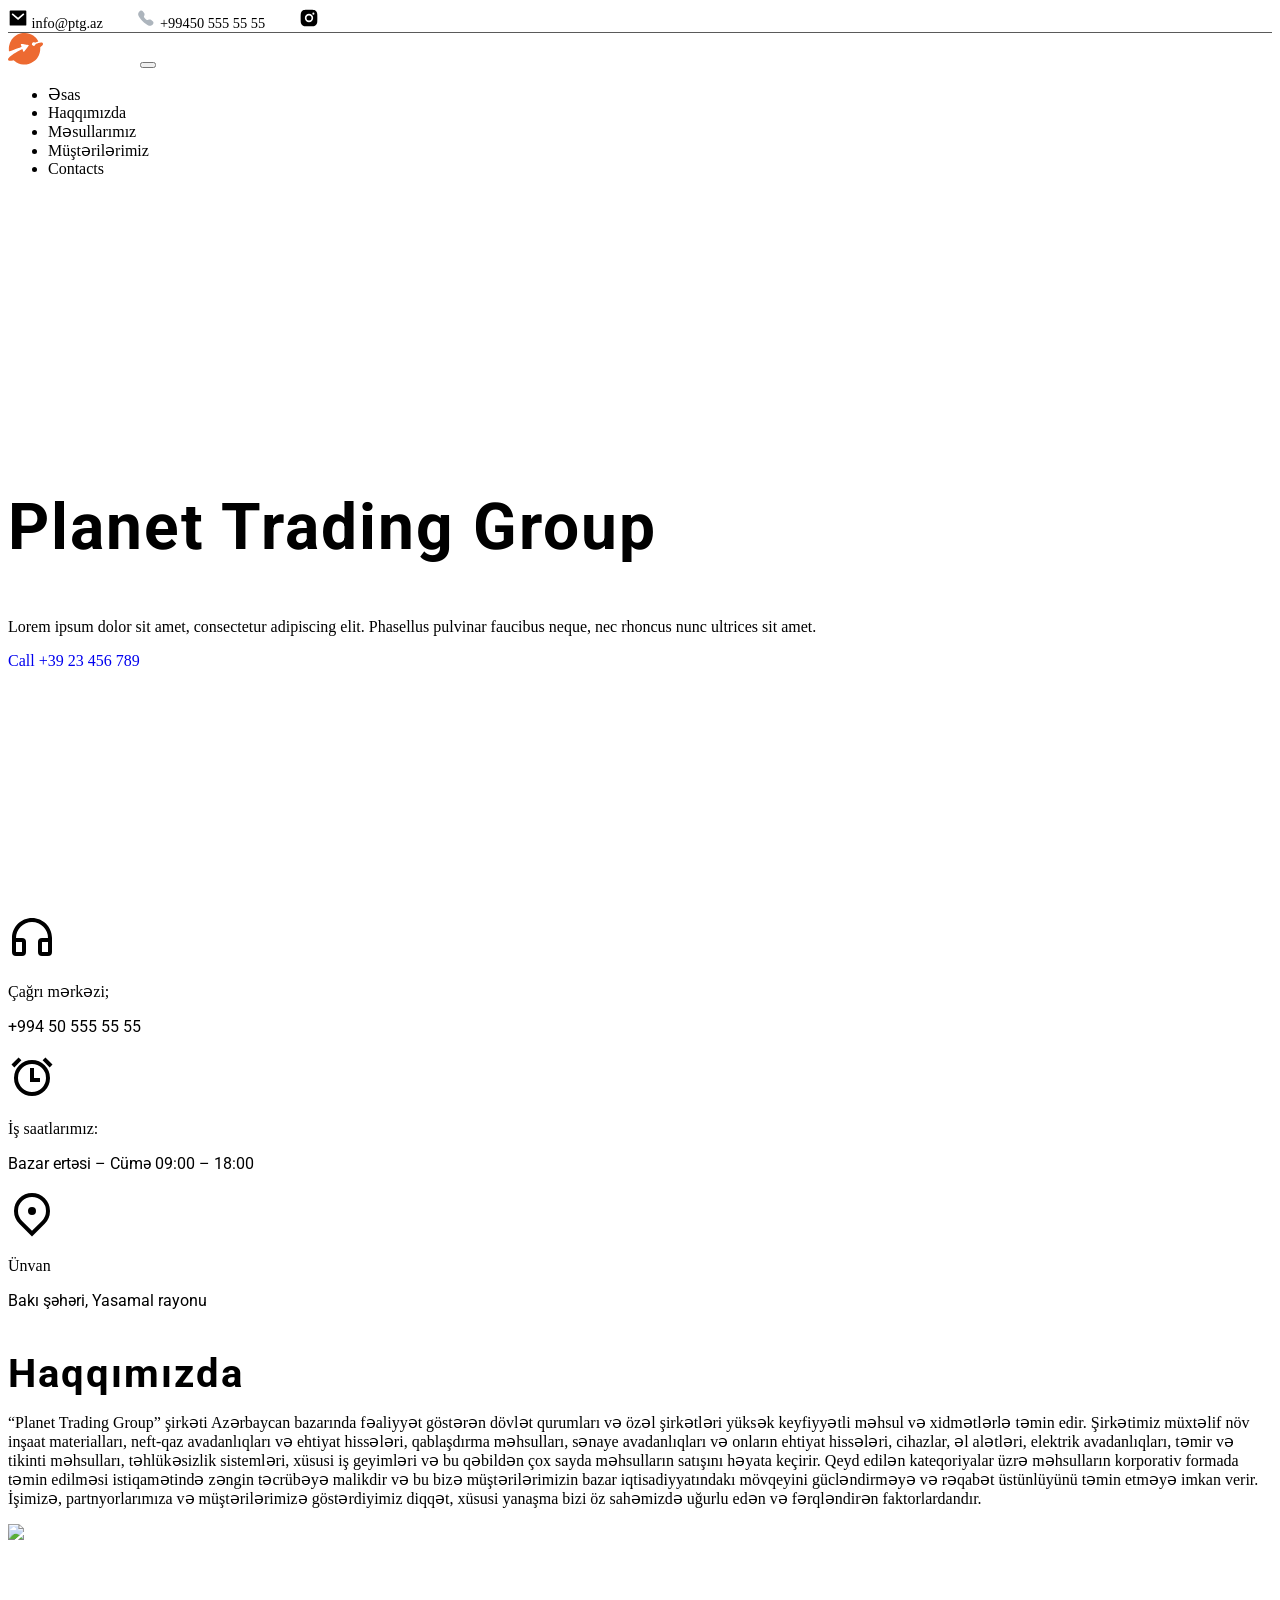
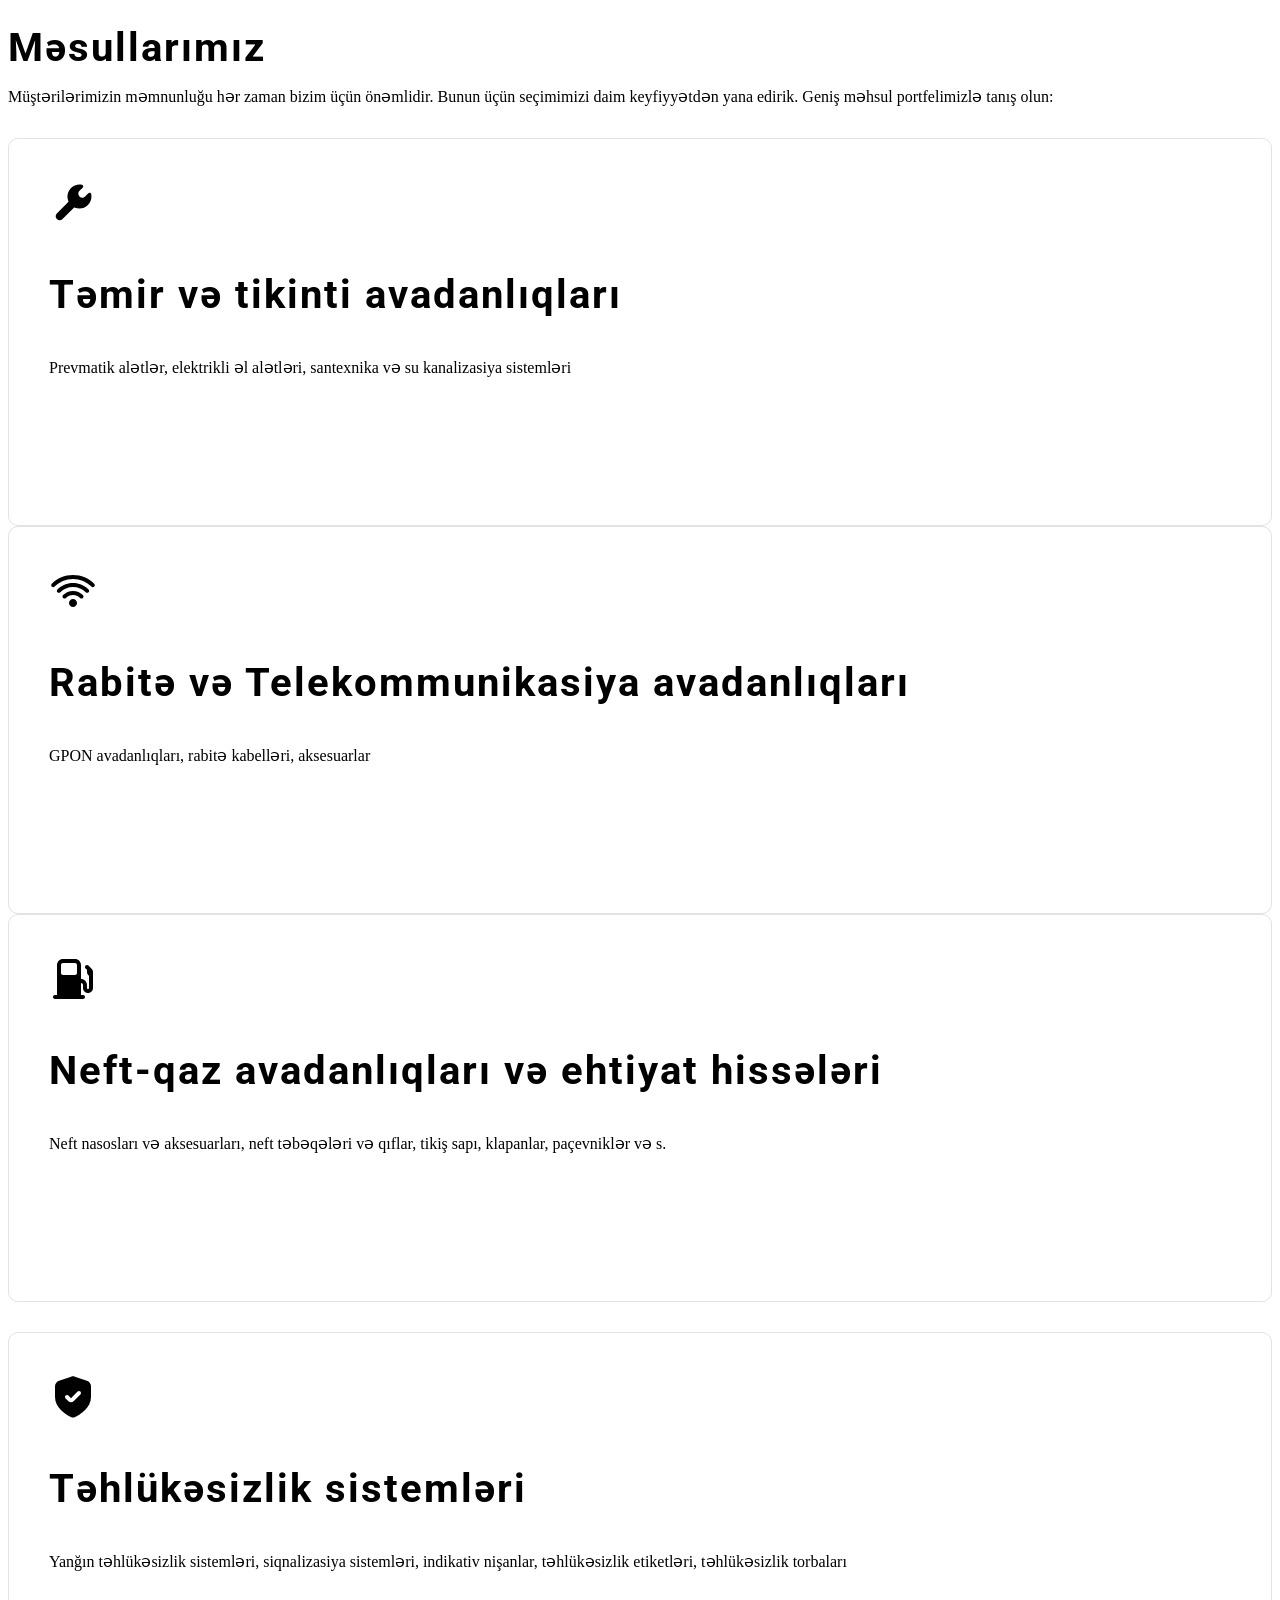
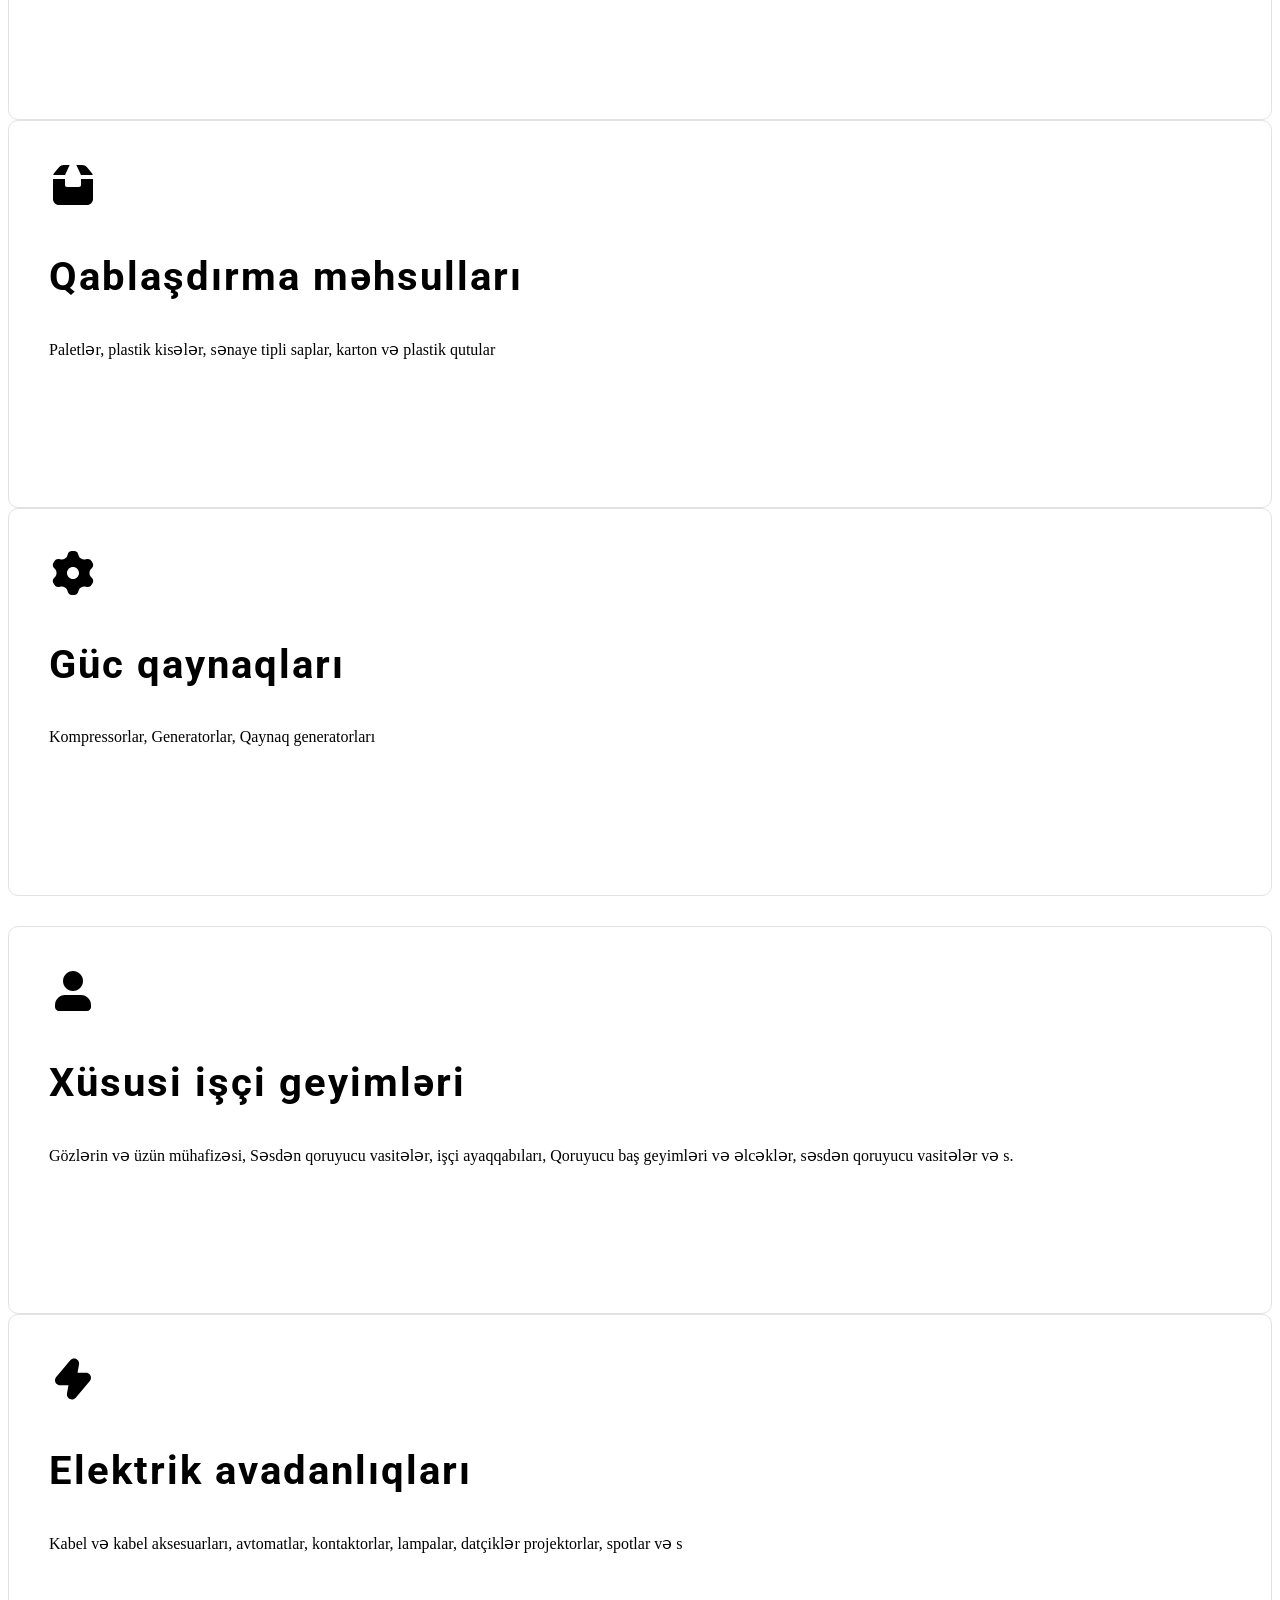
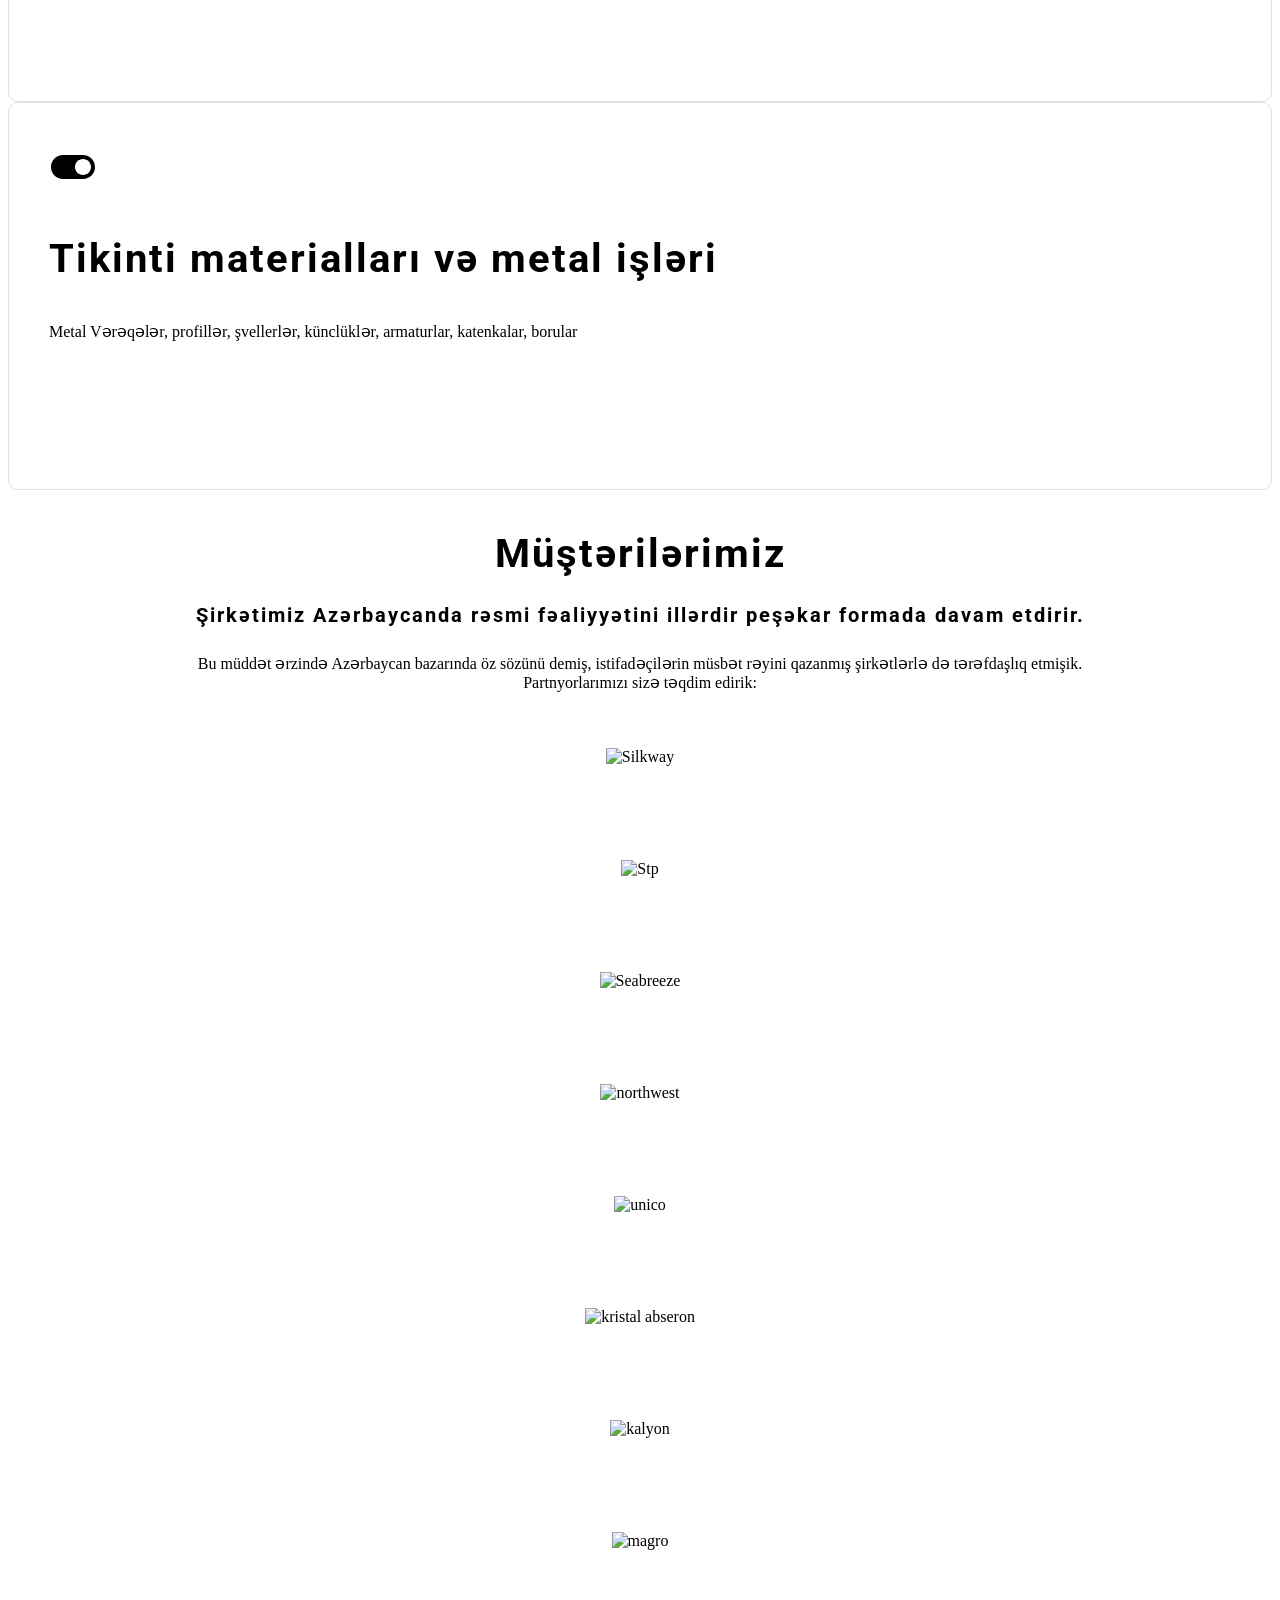
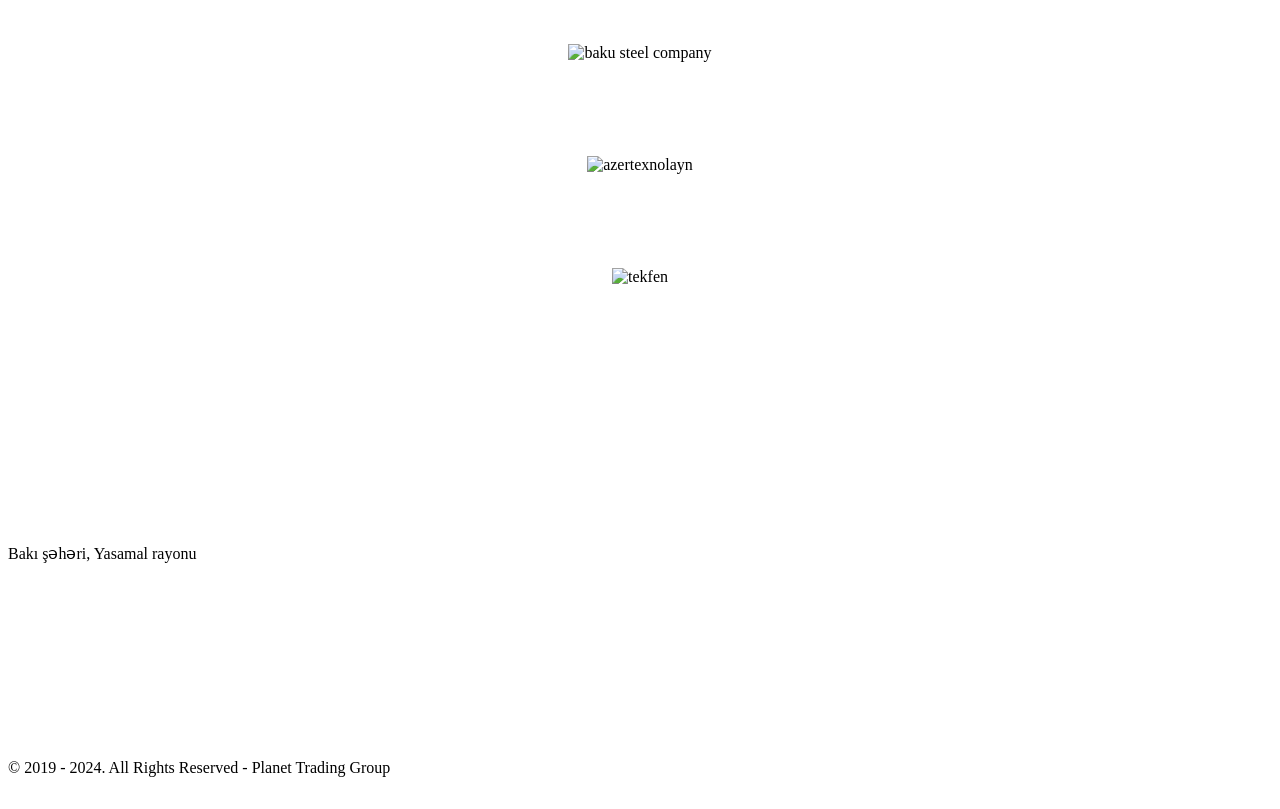
==== index.html @ 2ef078ae "Add files via upload" ====
<!DOCTYPE html>
<html lang="en">

<head>
    <meta charset="utf-8" />
    <meta http-equiv="X-UA-Compatible" content="IE=edge" />
    <meta name="viewport" content="width=device-width, initial-scale=1, shrink-to-fit=no" />
    <meta name="description" content="" />
    <meta name="author" content="" />
    <title>PTG</title>
    <!--Roboto-->
    <link rel="preconnect" href="https://fonts.googleapis.com">
    <link rel="preconnect" href="https://fonts.gstatic.com" crossorigin>
    <link
        href="https://fonts.googleapis.com/css2?family=Roboto:ital,wght@0,100;0,300;0,400;0,500;0,700;0,900;1,100;1,300;1,400;1,500;1,700;1,900&display=swap"
        rel="stylesheet">
    <!-- Bootstrap core CSS -->
    <link href="bootstrap_theme/bootstrap.css" rel="stylesheet" type="text/css">
    <!-- Custom styles for this template -->
    <link rel="stylesheet" href="blocks.css" />
    <link href="style.css" rel="stylesheet" />
    <link rel="stylesheet" href="assets/css/aos.css" />
</head>

<body class="">
    <!-- Bootstrap core JavaScript
    ================================================== -->
    <!-- Placed at the end of the document so the pages load faster -->
    <header class="bg-primary pb-2 shadow-sm sticky-top" data-pgc-define="header" data-pgc-define-name="Header">
        <div class="header_top pb-2 pt-2 py-1 text-center text-md-start">
            <div class="container">
                <div class="align-items-center row">
                    <div class="col-md">
                        <div class="d-flex py-1">
                        </div>
                    </div>
                    <div class="col-md-auto">
                        <div class="py-1">
                            <a href="#"> <svg viewBox="0 0 24 24" fill="currentColor" class="me-1" width="20"
                                    height="20">
                                    <path
                                        d="M3 3h18a1 1 0 0 1 1 1v16a1 1 0 0 1-1 1H3a1 1 0 0 1-1-1V4a1 1 0 0 1 1-1zm9.06 8.683L5.648 6.238 4.353 7.762l7.72 6.555 7.581-6.56-1.308-1.513-6.285 5.439z" />
                                </svg> info@ptg.az </a>
                            <a href="#"><svg width="20" height="20" viewBox="0 0 24 24" fill="none"
                                    xmlns="http://www.w3.org/2000/svg">
                                    <path
                                        d="M2.99083 9.20889C1.88751 6.99468 3.00075 4.55103 5.12208 3.27824C6.1434 2.66544 7.46338 2.93138 8.16773 3.89186L9.7304 6.02277C10.3955 6.92974 10.4974 8.13253 9.99446 9.1385L9.58474 9.95795C9.46613 10.1952 9.44737 10.4696 9.5687 10.7054C9.78975 11.1351 10.2605 11.8965 11.1673 12.8033C12.0741 13.7101 12.8355 14.1808 13.2652 14.4019C13.501 14.5232 13.7754 14.5044 14.0126 14.3858L14.8321 13.9761C15.838 13.4731 17.0408 13.5751 17.9478 14.2402L20.0787 15.8028C21.0392 16.5072 21.3051 17.8272 20.6923 18.8485C19.4195 20.9698 16.9759 22.0831 14.7617 20.9797C12.8956 20.0498 10.5109 18.5109 7.98528 15.9853C5.45967 13.4597 3.92071 11.075 2.99083 9.20889Z"
                                        fill="#ADB5BD" />
                                </svg>
                                +99450 555 55 55 </a>
                            <a href="https://www.instagram.com/planettradinggroup" target="_blank"
                                aria-label="instagram"> <svg viewBox="0 0 24 24" fill="currentColor" width="20"
                                    height="20">
                                    <path
                                        d="M12 2c2.717 0 3.056.01 4.122.06 1.065.05 1.79.217 2.428.465.66.254 1.216.598 1.772 1.153a4.908 4.908 0 0 1 1.153 1.772c.247.637.415 1.363.465 2.428.047 1.066.06 1.405.06 4.122 0 2.717-.01 3.056-.06 4.122-.05 1.065-.218 1.79-.465 2.428a4.883 4.883 0 0 1-1.153 1.772 4.915 4.915 0 0 1-1.772 1.153c-.637.247-1.363.415-2.428.465-1.066.047-1.405.06-4.122.06-2.717 0-3.056-.01-4.122-.06-1.065-.05-1.79-.218-2.428-.465a4.89 4.89 0 0 1-1.772-1.153 4.904 4.904 0 0 1-1.153-1.772c-.248-.637-.415-1.363-.465-2.428C2.013 15.056 2 14.717 2 12c0-2.717.01-3.056.06-4.122.05-1.066.217-1.79.465-2.428a4.88 4.88 0 0 1 1.153-1.772A4.897 4.897 0 0 1 5.45 2.525c.638-.248 1.362-.415 2.428-.465C8.944 2.013 9.283 2 12 2zm0 5a5 5 0 1 0 0 10 5 5 0 0 0 0-10zm6.5-.25a1.25 1.25 0 0 0-2.5 0 1.25 1.25 0 0 0 2.5 0zM12 9a3 3 0 1 1 0 6 3 3 0 0 1 0-6z" />
                                </svg> </a>
                        </div>
                    </div>
                </div>
            </div>
        </div>
        <nav class="me-lg-5 ms-lg-5 navbar navbar-dark navbar-expand-lg">
            <div class="container"> <a class="navbar-brand text-dark" href="index.html">
                <svg width="8em" 
                        viewBox="0 0 811 200" fill="none" xmlns="http://www.w3.org/2000/svg">
                        <path
                            d="M55.0662 13.0504C65.4214 7.02018 79.7908 2.15863 93.0689 0.194572C94.5671 -0.026986 101.309 -0.065139 108.051 0.11011C127.559 0.616787 143.058 5.51921 159.828 16.4863C169.315 22.6909 181.331 34.9483 187.935 45.1599C192.746 52.5985 193.238 53.7535 191.835 54.3101C172.556 61.9638 171.876 62.1454 169.177 60.3657C166.074 58.3199 160.667 58.1765 157.055 60.0443C151.768 62.7783 149.681 71.9013 153.229 76.7646C157.793 83.0173 165.905 83.6248 171.406 78.124C174.274 75.2558 173.89 74.1221 173.883 71.4464C173.479 71.9847 173.883 71.3792 173.883 71.3792C173.883 71.4017 173.883 71.4241 173.883 71.4464C174.085 71.1773 174.489 70.6224 175.245 69.5632L178.423 68.2011L185.233 66.0409C193.105 63.8843 210.672 60.4828 213.941 60.4828C216.797 60.4828 221.309 64.5653 222.017 67.7888C222.905 71.8259 219.057 77.6545 211.089 84.3466L204.365 89.9936L204.334 99.7231C204.234 130.281 190.259 159.475 166.77 178.195C157.918 185.25 140.806 193.871 130.298 196.569C117.736 199.795 107.565 200.676 96.3904 199.506C74.5652 197.22 58.5186 190.655 41.652 177.107L35.6354 172.274L30.9237 173.517C21.325 176.05 10.4105 177.125 6.4261 175.931C2.51433 174.76 -0.00634418 171.432 1.19929e-05 167.448C0.0136324 158.805 25.6381 137.808 60.38 117.971C79.9161 106.816 90.6445 101.268 91.1366 102.063C91.3827 102.462 92.6911 106.038 94.0441 110.011C96.7055 117.825 97.6599 119.504 99.4369 119.504C100.07 119.504 106.678 111.843 114.122 102.479C133.036 78.6869 132.286 79.7838 130.706 78.232C129.504 77.0534 90.0025 70.4711 84.1267 70.4711C80.6698 70.4711 80.5536 72.8202 83.6027 81.0977C85.1564 85.3155 86.2868 88.8958 86.1161 89.0547C85.9445 89.2136 77.2239 92.2029 66.7362 95.6969C56.2485 99.1919 39.3747 105.406 29.2384 109.504C9.71951 117.397 7.05174 117.873 5.99116 113.649C5.06316 109.952 5.30106 88.5435 6.32894 83.1835C12.1448 52.8718 29.4509 27.9692 55.0662 13.0504Z"
                            fill="#ED6A31" />
                        <path
                            d="M289.903 80V22.72H310.063C312.783 22.72 315.316 23.1733 317.663 24.08C320.063 24.9333 322.143 26.16 323.903 27.76C325.663 29.36 327.049 31.28 328.063 33.52C329.076 35.7067 329.583 38.1333 329.583 40.8C329.583 43.52 329.076 46 328.063 48.24C327.049 50.4267 325.663 52.32 323.903 53.92C322.143 55.52 320.063 56.7733 317.663 57.68C315.316 58.5333 312.783 58.96 310.063 58.96H300.703V80H289.903ZM310.223 48.72C313.049 48.72 315.183 47.92 316.623 46.32C318.063 44.72 318.783 42.88 318.783 40.8C318.783 39.7867 318.596 38.8 318.223 37.84C317.903 36.88 317.369 36.0533 316.623 35.36C315.929 34.6133 315.049 34.0267 313.983 33.6C312.916 33.1733 311.663 32.96 310.223 32.96H300.703V48.72H310.223ZM336.357 80V22.72H346.837V80H336.357ZM379.579 75.84H378.939C377.713 77.3333 376.219 78.6133 374.459 79.68C372.753 80.7467 370.539 81.28 367.819 81.28C365.793 81.28 363.873 80.9333 362.059 80.24C360.299 79.6 358.753 78.6933 357.419 77.52C356.086 76.3467 355.046 74.9333 354.299 73.28C353.553 71.6267 353.179 69.8133 353.179 67.84C353.179 65.8133 353.579 64 354.379 62.4C355.179 60.7467 356.299 59.3333 357.739 58.16C359.179 56.9867 360.859 56.1067 362.779 55.52C364.753 54.88 366.886 54.56 369.179 54.56C371.739 54.56 373.846 54.7733 375.499 55.2C377.153 55.5733 378.513 55.9733 379.579 56.4V55.2C379.579 53.12 378.753 51.4133 377.099 50.08C375.446 48.6933 373.393 48 370.939 48C367.313 48 364.246 49.52 361.739 52.56L354.139 47.36C358.299 42.1333 363.979 39.52 371.179 39.52C377.259 39.52 381.899 40.96 385.099 43.84C388.299 46.6667 389.899 50.88 389.899 56.48V80H379.579V75.84ZM379.579 64.08C378.353 63.4933 377.073 63.04 375.739 62.72C374.459 62.3467 373.046 62.16 371.499 62.16C368.993 62.16 367.046 62.72 365.659 63.84C364.326 64.9067 363.659 66.24 363.659 67.84C363.659 69.44 364.299 70.72 365.579 71.68C366.913 72.64 368.433 73.12 370.139 73.12C371.526 73.12 372.806 72.88 373.979 72.4C375.153 71.8667 376.139 71.2 376.939 70.4C377.793 69.5467 378.433 68.5867 378.859 67.52C379.339 66.4 379.579 65.2533 379.579 64.08ZM408.072 45.92H408.712C409.939 43.9467 411.592 42.4 413.672 41.28C415.752 40.1067 418.125 39.52 420.792 39.52C423.245 39.52 425.405 39.92 427.272 40.72C429.139 41.52 430.659 42.6667 431.832 44.16C433.059 45.6 433.965 47.36 434.552 49.44C435.192 51.4667 435.512 53.7333 435.512 56.24V80H425.032V57.52C425.032 54.6933 424.392 52.6133 423.112 51.28C421.885 49.8933 420.072 49.2 417.672 49.2C416.232 49.2 414.952 49.52 413.832 50.16C412.765 50.7467 411.832 51.5733 411.032 52.64C410.285 53.6533 409.699 54.88 409.272 56.32C408.899 57.7067 408.712 59.2 408.712 60.8V80H398.232V40.8H408.072V45.92ZM481.289 70.56C479.476 73.76 477.023 76.3467 473.929 78.32C470.889 80.2933 467.156 81.28 462.729 81.28C459.743 81.28 456.969 80.7733 454.409 79.76C451.903 78.6933 449.716 77.2267 447.849 75.36C445.983 73.4933 444.516 71.3067 443.449 68.8C442.436 66.24 441.929 63.44 441.929 60.4C441.929 57.5733 442.436 54.9067 443.449 52.4C444.463 49.84 445.876 47.6267 447.689 45.76C449.503 43.84 451.636 42.32 454.089 41.2C456.596 40.08 459.343 39.52 462.329 39.52C465.476 39.52 468.276 40.0533 470.729 41.12C473.183 42.1333 475.236 43.5733 476.889 45.44C478.543 47.2533 479.796 49.4133 480.649 51.92C481.503 54.4267 481.929 57.1467 481.929 60.08C481.929 60.4533 481.929 60.7733 481.929 61.04C481.876 61.36 481.849 61.6533 481.849 61.92C481.796 62.1867 481.769 62.48 481.769 62.8H452.249C452.463 64.4 452.889 65.7867 453.529 66.96C454.223 68.08 455.049 69.04 456.009 69.84C457.023 70.5867 458.116 71.1467 459.289 71.52C460.463 71.84 461.663 72 462.889 72C465.289 72 467.263 71.4667 468.809 70.4C470.409 69.28 471.663 67.8933 472.569 66.24L481.289 70.56ZM471.769 55.36C471.716 54.6667 471.476 53.8933 471.049 53.04C470.676 52.1867 470.089 51.3867 469.289 50.64C468.543 49.8933 467.583 49.28 466.409 48.8C465.289 48.32 463.929 48.08 462.329 48.08C460.089 48.08 458.116 48.72 456.409 50C454.703 51.28 453.503 53.0667 452.809 55.36H471.769ZM491.771 49.76H484.891V40.8H491.771V28.8H502.251V40.8H511.851V49.76H502.251V64.96C502.251 65.8667 502.331 66.72 502.491 67.52C502.704 68.2667 503.077 68.9067 503.611 69.44C504.357 70.2933 505.424 70.72 506.811 70.72C507.717 70.72 508.437 70.64 508.971 70.48C509.504 70.2667 510.011 70 510.491 69.68L513.451 78.88C512.224 79.4667 510.891 79.8933 509.451 80.16C508.064 80.48 506.517 80.64 504.811 80.64C502.837 80.64 501.051 80.3467 499.451 79.76C497.904 79.12 496.597 78.2667 495.531 77.2C493.024 74.8 491.771 71.3867 491.771 66.96V49.76ZM302.063 177V129.96H286.063V119.72H328.863V129.96H312.863V177H302.063ZM330.498 137.8H340.338V143.24H340.978C341.458 142.28 342.098 141.4 342.898 140.6C343.698 139.8 344.578 139.107 345.538 138.52C346.551 137.933 347.618 137.48 348.738 137.16C349.911 136.84 351.058 136.68 352.178 136.68C353.564 136.68 354.738 136.813 355.698 137.08C356.711 137.347 357.564 137.693 358.258 138.12L355.458 147.64C354.818 147.32 354.098 147.08 353.298 146.92C352.551 146.707 351.618 146.6 350.498 146.6C349.058 146.6 347.751 146.893 346.578 147.48C345.404 148.013 344.391 148.787 343.538 149.8C342.738 150.813 342.098 152.013 341.618 153.4C341.191 154.733 340.978 156.2 340.978 157.8V177H330.498V137.8ZM385.673 172.84H385.033C383.807 174.333 382.313 175.613 380.553 176.68C378.847 177.747 376.633 178.28 373.913 178.28C371.887 178.28 369.967 177.933 368.153 177.24C366.393 176.6 364.847 175.693 363.513 174.52C362.18 173.347 361.14 171.933 360.393 170.28C359.647 168.627 359.273 166.813 359.273 164.84C359.273 162.813 359.673 161 360.473 159.4C361.273 157.747 362.393 156.333 363.833 155.16C365.273 153.987 366.953 153.107 368.873 152.52C370.847 151.88 372.98 151.56 375.273 151.56C377.833 151.56 379.94 151.773 381.593 152.2C383.247 152.573 384.607 152.973 385.673 153.4V152.2C385.673 150.12 384.847 148.413 383.193 147.08C381.54 145.693 379.487 145 377.033 145C373.407 145 370.34 146.52 367.833 149.56L360.233 144.36C364.393 139.133 370.073 136.52 377.273 136.52C383.353 136.52 387.993 137.96 391.193 140.84C394.393 143.667 395.993 147.88 395.993 153.48V177H385.673V172.84ZM385.673 161.08C384.447 160.493 383.167 160.04 381.833 159.72C380.553 159.347 379.14 159.16 377.593 159.16C375.087 159.16 373.14 159.72 371.753 160.84C370.42 161.907 369.753 163.24 369.753 164.84C369.753 166.44 370.393 167.72 371.673 168.68C373.007 169.64 374.527 170.12 376.233 170.12C377.62 170.12 378.9 169.88 380.073 169.4C381.247 168.867 382.233 168.2 383.033 167.4C383.887 166.547 384.527 165.587 384.953 164.52C385.433 163.4 385.673 162.253 385.673 161.08ZM433.135 172.28H432.495C431.535 173.933 430.042 175.347 428.015 176.52C425.988 177.693 423.482 178.28 420.495 178.28C417.988 178.28 415.588 177.773 413.295 176.76C411.055 175.693 409.055 174.253 407.295 172.44C405.588 170.573 404.228 168.36 403.215 165.8C402.202 163.24 401.695 160.44 401.695 157.4C401.695 154.36 402.202 151.56 403.215 149C404.228 146.44 405.588 144.253 407.295 142.44C409.055 140.573 411.055 139.133 413.295 138.12C415.588 137.053 417.988 136.52 420.495 136.52C423.482 136.52 425.988 137.107 428.015 138.28C430.042 139.453 431.535 140.867 432.495 142.52H433.135L432.495 136.92V119.72H442.975V177H433.135V172.28ZM422.655 168.6C424.042 168.6 425.348 168.36 426.575 167.88C427.855 167.347 428.975 166.6 429.935 165.64C430.895 164.68 431.668 163.507 432.255 162.12C432.842 160.733 433.135 159.16 433.135 157.4C433.135 155.64 432.842 154.067 432.255 152.68C431.668 151.293 430.895 150.12 429.935 149.16C428.975 148.2 427.855 147.48 426.575 147C425.348 146.467 424.042 146.2 422.655 146.2C421.268 146.2 419.935 146.467 418.655 147C417.428 147.533 416.335 148.28 415.375 149.24C414.415 150.2 413.642 151.373 413.055 152.76C412.468 154.147 412.175 155.693 412.175 157.4C412.175 159.107 412.468 160.653 413.055 162.04C413.642 163.427 414.415 164.6 415.375 165.56C416.335 166.52 417.428 167.267 418.655 167.8C419.935 168.333 421.268 168.6 422.655 168.6ZM457.744 132.12C456.837 132.12 455.957 131.96 455.104 131.64C454.304 131.267 453.584 130.787 452.944 130.2C452.357 129.56 451.877 128.84 451.504 128.04C451.184 127.24 451.024 126.36 451.024 125.4C451.024 124.44 451.184 123.56 451.504 122.76C451.877 121.96 452.357 121.267 452.944 120.68C453.584 120.04 454.304 119.56 455.104 119.24C455.957 118.867 456.837 118.68 457.744 118.68C459.61 118.68 461.21 119.347 462.544 120.68C463.877 121.96 464.544 123.533 464.544 125.4C464.544 127.267 463.877 128.867 462.544 130.2C461.21 131.48 459.61 132.12 457.744 132.12ZM452.544 177V137.8H463.024V177H452.544ZM482.447 142.92H483.087C484.314 140.947 485.967 139.4 488.047 138.28C490.127 137.107 492.5 136.52 495.167 136.52C497.62 136.52 499.78 136.92 501.647 137.72C503.514 138.52 505.034 139.667 506.207 141.16C507.434 142.6 508.34 144.36 508.927 146.44C509.567 148.467 509.887 150.733 509.887 153.24V177H499.407V154.52C499.407 151.693 498.767 149.613 497.487 148.28C496.26 146.893 494.447 146.2 492.047 146.2C490.607 146.2 489.327 146.52 488.207 147.16C487.14 147.747 486.207 148.573 485.407 149.64C484.66 150.653 484.074 151.88 483.647 153.32C483.274 154.707 483.087 156.2 483.087 157.8V177H472.607V137.8H482.447V142.92ZM536.234 195.56C533.46 195.56 530.98 195.187 528.794 194.44C526.66 193.747 524.794 192.813 523.194 191.64C521.594 190.52 520.26 189.267 519.194 187.88C518.127 186.493 517.354 185.107 516.874 183.72L526.874 179.72C527.62 181.8 528.847 183.4 530.554 184.52C532.26 185.693 534.154 186.28 536.234 186.28C539.54 186.28 542.154 185.24 544.074 183.16C545.994 181.133 546.954 178.28 546.954 174.6V171.88H546.314C545.087 173.587 543.46 174.947 541.434 175.96C539.46 176.92 537.114 177.4 534.394 177.4C532.047 177.4 529.754 176.92 527.514 175.96C525.327 175 523.38 173.64 521.674 171.88C519.967 170.067 518.58 167.907 517.514 165.4C516.447 162.893 515.914 160.093 515.914 157C515.914 153.907 516.447 151.107 517.514 148.6C518.58 146.04 519.967 143.88 521.674 142.12C523.38 140.307 525.327 138.92 527.514 137.96C529.754 137 532.047 136.52 534.394 136.52C537.114 136.52 539.46 137.027 541.434 138.04C543.46 139 545.087 140.333 546.314 142.04H546.954V137.8H556.954V174.2C556.954 177.507 556.447 180.467 555.434 183.08C554.42 185.747 553.007 187.987 551.194 189.8C549.38 191.667 547.194 193.08 544.634 194.04C542.127 195.053 539.327 195.56 536.234 195.56ZM536.634 167.96C537.914 167.96 539.167 167.72 540.394 167.24C541.674 166.76 542.794 166.067 543.754 165.16C544.714 164.2 545.487 163.053 546.074 161.72C546.66 160.333 546.954 158.76 546.954 157C546.954 155.24 546.66 153.667 546.074 152.28C545.487 150.893 544.714 149.747 543.754 148.84C542.794 147.88 541.674 147.16 540.394 146.68C539.167 146.2 537.914 145.96 536.634 145.96C535.354 145.96 534.1 146.2 532.874 146.68C531.647 147.16 530.554 147.88 529.594 148.84C528.634 149.8 527.86 150.973 527.274 152.36C526.687 153.693 526.394 155.24 526.394 157C526.394 158.76 526.687 160.333 527.274 161.72C527.86 163.053 528.634 164.2 529.594 165.16C530.554 166.067 531.647 166.76 532.874 167.24C534.1 167.72 535.354 167.96 536.634 167.96ZM610.384 145.56H638.464C638.624 146.2 638.757 146.973 638.864 147.88C638.97 148.787 639.024 149.693 639.024 150.6C639.024 154.28 638.464 157.747 637.344 161C636.224 164.253 634.464 167.16 632.064 169.72C629.504 172.44 626.437 174.547 622.864 176.04C619.29 177.533 615.21 178.28 610.624 178.28C606.464 178.28 602.544 177.533 598.864 176.04C595.184 174.547 591.984 172.467 589.264 169.8C586.544 167.133 584.384 163.987 582.784 160.36C581.184 156.68 580.384 152.68 580.384 148.36C580.384 144.04 581.184 140.067 582.784 136.44C584.384 132.76 586.544 129.587 589.264 126.92C591.984 124.253 595.184 122.173 598.864 120.68C602.544 119.187 606.464 118.44 610.624 118.44C615.264 118.44 619.397 119.24 623.024 120.84C626.704 122.44 629.85 124.653 632.464 127.48L625.024 134.76C623.157 132.787 621.077 131.293 618.784 130.28C616.49 129.213 613.744 128.68 610.544 128.68C607.93 128.68 605.45 129.16 603.104 130.12C600.757 131.027 598.704 132.333 596.944 134.04C595.184 135.747 593.77 137.827 592.704 140.28C591.69 142.68 591.184 145.373 591.184 148.36C591.184 151.347 591.69 154.067 592.704 156.52C593.77 158.92 595.184 160.973 596.944 162.68C598.757 164.387 600.837 165.72 603.184 166.68C605.53 167.587 608.037 168.04 610.704 168.04C613.744 168.04 616.304 167.613 618.384 166.76C620.517 165.853 622.33 164.707 623.824 163.32C624.89 162.36 625.797 161.16 626.544 159.72C627.344 158.227 627.957 156.573 628.384 154.76H610.384V145.56ZM645.107 137.8H654.947V143.24H655.587C656.067 142.28 656.707 141.4 657.507 140.6C658.307 139.8 659.187 139.107 660.147 138.52C661.16 137.933 662.227 137.48 663.347 137.16C664.52 136.84 665.667 136.68 666.787 136.68C668.174 136.68 669.347 136.813 670.307 137.08C671.32 137.347 672.174 137.693 672.867 138.12L670.067 147.64C669.427 147.32 668.707 147.08 667.907 146.92C667.16 146.707 666.227 146.6 665.107 146.6C663.667 146.6 662.36 146.893 661.187 147.48C660.014 148.013 659 148.787 658.147 149.8C657.347 150.813 656.707 152.013 656.227 153.4C655.8 154.733 655.587 156.2 655.587 157.8V177H645.107V137.8ZM693.823 136.52C696.863 136.52 699.637 137.053 702.143 138.12C704.703 139.133 706.89 140.573 708.703 142.44C710.57 144.253 712.01 146.44 713.023 149C714.09 151.56 714.623 154.36 714.623 157.4C714.623 160.44 714.09 163.24 713.023 165.8C712.01 168.36 710.57 170.573 708.703 172.44C706.89 174.253 704.703 175.693 702.143 176.76C699.637 177.773 696.863 178.28 693.823 178.28C690.783 178.28 687.983 177.773 685.423 176.76C682.917 175.693 680.73 174.253 678.863 172.44C677.05 170.573 675.61 168.36 674.543 165.8C673.53 163.24 673.023 160.44 673.023 157.4C673.023 154.36 673.53 151.56 674.543 149C675.61 146.44 677.05 144.253 678.863 142.44C680.73 140.573 682.917 139.133 685.423 138.12C687.983 137.053 690.783 136.52 693.823 136.52ZM693.823 168.6C695.157 168.6 696.437 168.36 697.663 167.88C698.943 167.347 700.063 166.6 701.023 165.64C701.983 164.68 702.73 163.507 703.263 162.12C703.85 160.733 704.143 159.16 704.143 157.4C704.143 155.64 703.85 154.067 703.263 152.68C702.73 151.293 701.983 150.12 701.023 149.16C700.063 148.2 698.943 147.48 697.663 147C696.437 146.467 695.157 146.2 693.823 146.2C692.437 146.2 691.13 146.467 689.903 147C688.677 147.48 687.583 148.2 686.623 149.16C685.663 150.12 684.89 151.293 684.303 152.68C683.77 154.067 683.503 155.64 683.503 157.4C683.503 159.16 683.77 160.733 684.303 162.12C684.89 163.507 685.663 164.68 686.623 165.64C687.583 166.6 688.677 167.347 689.903 167.88C691.13 168.36 692.437 168.6 693.823 168.6ZM748.086 171.88H747.446C746.22 173.853 744.566 175.427 742.486 176.6C740.406 177.72 738.033 178.28 735.366 178.28C730.406 178.28 726.7 176.76 724.246 173.72C721.846 170.68 720.646 166.627 720.646 161.56V137.8H731.126V160.28C731.126 163.107 731.74 165.213 732.966 166.6C734.246 167.933 736.086 168.6 738.486 168.6C739.926 168.6 741.18 168.307 742.246 167.72C743.366 167.08 744.3 166.253 745.046 165.24C745.846 164.173 746.433 162.947 746.806 161.56C747.233 160.12 747.446 158.6 747.446 157V137.8H757.926V177H748.086V171.88ZM766.584 137.8H776.424V142.52H777.064C778.024 140.867 779.517 139.453 781.544 138.28C783.57 137.107 786.077 136.52 789.064 136.52C791.57 136.52 793.944 137.053 796.184 138.12C798.477 139.133 800.477 140.573 802.184 142.44C803.944 144.253 805.33 146.44 806.344 149C807.357 151.56 807.864 154.36 807.864 157.4C807.864 160.44 807.357 163.24 806.344 165.8C805.33 168.36 803.944 170.573 802.184 172.44C800.477 174.253 798.477 175.693 796.184 176.76C793.944 177.773 791.57 178.28 789.064 178.28C786.077 178.28 783.57 177.693 781.544 176.52C779.517 175.347 778.024 173.933 777.064 172.28H776.424L777.064 177.88V194.28H766.584V137.8ZM786.904 168.6C788.29 168.6 789.597 168.333 790.824 167.8C792.104 167.267 793.224 166.52 794.184 165.56C795.144 164.6 795.917 163.427 796.504 162.04C797.09 160.653 797.384 159.107 797.384 157.4C797.384 155.693 797.09 154.147 796.504 152.76C795.917 151.373 795.144 150.2 794.184 149.24C793.224 148.28 792.104 147.533 790.824 147C789.597 146.467 788.29 146.2 786.904 146.2C785.517 146.2 784.184 146.467 782.904 147C781.677 147.48 780.584 148.2 779.624 149.16C778.664 150.12 777.89 151.293 777.304 152.68C776.717 154.067 776.424 155.64 776.424 157.4C776.424 159.16 776.717 160.733 777.304 162.12C777.89 163.507 778.664 164.68 779.624 165.64C780.584 166.6 781.677 167.347 782.904 167.88C784.184 168.36 785.517 168.6 786.904 168.6Z"
                            fill="white" />
                    </svg>
                </a>
                <button class="navbar-toggler" type="button" data-bs-toggle="collapse"
                    data-bs-target="#navbarNavDropdown-2" aria-controls="navbarNavDropdown-2" aria-expanded="false"
                    aria-label="Toggle navigation"> <span class="navbar-toggler-icon"></span>
                </button>
                <div class="collapse navbar-collapse" id="navbarNavDropdown-2">
                    <ul class=" ms-auto navbar-nav">
                        <li id="home" class="nav-item"> <a class="active nav-item nav-link" aria-current="page"
                                href="#homesec">Əsas</a>
                        </li>
                        <li class="nav-item"> <a class="nav-link" href="#about">Haqqımızda</a>
                        </li>
                        <li class="nav-item"> <a class="nav-link" href="#products">Məsullarımız</a>
                        </li>
                        <li class="nav-item"> <a class="nav-link" href="#customers">Müştərilərimiz</a>
                        </li>
                        <li class="nav-item"> <a class="nav-link" href="#contact">Contacts</a>
                        </li>
                    </ul>
                </div>
            </div>
        </nav>
    </header>
    <main>
        <section id="homesec" class="cwb-home-hero">
            <div class="container">
                <div class="row">
                    <div class="col-md-8 text-center text-md-start">
                        <h1 class="font-roboto" data-aos="zoom-in" data-aos-duration="500">Planet Trading Group</h1>
                        <p class="lead text-white" data-aos="fade-up" data-aos-delay="250" data-aos-duration="500">Lorem
                            ipsum dolor sit amet, consectetur adipiscing elit. Phasellus pulvinar faucibus neque, nec
                            rhoncus nunc ultrices sit amet.</p>
                        <a class="btn btn-lg btn-secondary d-md-none mt-3 text-white" href="#" data-aos="fade-up"
                            data-aos-delay="250">Call +39 23 456 789</a>
                    </div>
                </div>
            </div>
        </section>
        <section class="bg-light" data-aos="fade-up">
            <div class="container pb-2 pt-2">
                <div class="row">
                    <div class="col-sm-6 col-xl-4 pb-3 pt-3">
                        <div class="d-flex pb-3 pt-3">
                            <div class="me-4">
                                <svg xmlns="http://www.w3.org/2000/svg" viewBox="0 0 24 24" fill="currentColor"
                                    width="3em" height="3em" class="text-secondary">
                                    <g>
                                        <path fill="none" d="M0 0h24v24H0z" />
                                        <path
                                            d="M12 4a8 8 0 0 0-8 8h3a2 2 0 0 1 2 2v5a2 2 0 0 1-2 2H4a2 2 0 0 1-2-2v-7C2 6.477 6.477 2 12 2s10 4.477 10 10v7a2 2 0 0 1-2 2h-3a2 2 0 0 1-2-2v-5a2 2 0 0 1 2-2h3a8 8 0 0 0-8-8zM4 14v5h3v-5H4zm13 0v5h3v-5h-3z" />
                                    </g>
                                </svg>
                            </div>
                            <div>
                                <p style="margin-bottom: 8px">Çağrı mərkəzi;</p>
                                <p class="font-roboto fw-bold h4">+994 50 555 55 55</p>
                            </div>
                        </div>
                    </div>
                    <div class="col-sm-6 col-xl-4 pb-3 pt-3">
                        <div class="d-flex pb-3 pt-3">
                            <div class="me-4">
                                <svg xmlns="http://www.w3.org/2000/svg" viewBox="0 0 24 24" fill="currentColor"
                                    width="3em" height="3em" class="text-secondary">
                                    <g>
                                        <path fill="none" d="M0 0h24v24H0z" />
                                        <path
                                            d="M12 22a9 9 0 1 1 0-18 9 9 0 0 1 0 18zm0-2a7 7 0 1 0 0-14 7 7 0 0 0 0 14zm1-7h3v2h-5V8h2v5zM1.747 6.282l3.535-3.535 1.415 1.414L3.16 7.697 1.747 6.282zm16.97-3.535l3.536 3.535-1.414 1.415-3.536-3.536 1.415-1.414z" />
                                    </g>
                                </svg>
                            </div>
                            <div>
                                <p style="margin-bottom: 8px">İş saatlarımız:</p>
                                <p class="font-roboto fw-bold h4"> Bazar ertəsi – Cümə 09:00 – 18:00</p>
                            </div>
                        </div>
                    </div>
                    <div class="col-sm-6 col-xl-4 pb-3 pt-3">
                        <div class="d-flex pb-3 pt-3">
                            <div class="me-4">
                                <svg xmlns="http://www.w3.org/2000/svg" viewBox="0 0 24 24" fill="currentColor"
                                    width="3em" height="3em" class="text-secondary">
                                    <g>
                                        <path fill="none" d="M0 0h24v24H0z" />
                                        <path
                                            d="M12 23.728l-6.364-6.364a9 9 0 1 1 12.728 0L12 23.728zm4.95-7.778a7 7 0 1 0-9.9 0L12 20.9l4.95-4.95zM12 13a2 2 0 1 1 0-4 2 2 0 0 1 0 4z" />
                                    </g>
                                </svg>
                            </div>
                            <div>
                                <p style="margin-bottom: 8px">Ünvan</p>
                                <p class="font-roboto fw-bold h4">Bakı şəhəri, Yasamal rayonu</p>
                            </div>
                        </div>
                    </div>
                </div>
            </div>
        </section>
        <section id="about" data-aos="fade-up" class="mb-5 mt-5 pt-5">
            <div class="container">
                <div class="align-items-center pe-0 ps-0 row">
                    <div class="col-md-6 mb-3 mb-md-3 mt-5 mt-md-0 order-1 order-md-0 pe-md-5">
                        <h3 style="margin-bottom: 16px;" class="font-roboto fw-bold h2 text-dark">Haqqımızda</h3>
                        <p>“Planet Trading Group” şirkəti Azərbaycan bazarında fəaliyyət göstərən dövlət qurumları və
                            özəl şirkətləri yüksək keyfiyyətli məhsul və xidmətlərlə təmin edir. Şirkətimiz müxtəlif növ
                            inşaat materialları, neft-qaz avadanlıqları və ehtiyat hissələri, qablaşdırma məhsulları,
                            sənaye avadanlıqları və onların ehtiyat hissələri, cihazlar, əl alətləri, elektrik
                            avadanlıqları, təmir və tikinti məhsulları, təhlükəsizlik sistemləri, xüsusi iş geyimləri və
                            bu qəbildən çox sayda məhsulların satışını həyata keçirir. Qeyd edilən kateqoriyalar üzrə
                            məhsulların korporativ formada təmin edilməsi istiqamətində zəngin təcrübəyə malikdir və bu
                            bizə müştərilərimizin bazar iqtisadiyyatındakı mövqeyini gücləndirməyə və rəqabət
                            üstünlüyünü təmin etməyə imkan verir. İşimizə, partnyorlarımıza və müştərilərimizə
                            göstərdiyimiz diqqət, xüsusi yanaşma bizi öz sahəmizdə uğurlu edən və fərqləndirən
                            faktorlardandır.</p>
                    </div>
                    <div class="col-md-6 pe-0 ps-0 text-center">
                        <img src="https://images.unsplash.com/photo-1516216628859-9bccecab13ca?q=80&w=3375&auto=format&fit=crop&ixlib=rb-4.0.3&ixid=M3wxMjA3fDB8MHxwaG90by1wYWdlfHx8fGVufDB8fHx8fA%3D%3D"
                            class="img-fluid rounded rounded-3" />
                    </div>
                </div>
            </div>
        </section>
        <section id="products" class="cwb-features mt-spacer pb-5 pt-5" data-aos="fade-up">
            <div class="container">
                <h3 style="margin-bottom: 16px;" class="font-roboto fw-bold h2 text-dark">Məsullarımız</h3>
                <p style="margin-bottom:32px">Müştərilərimizin məmnunluğu hər zaman bizim üçün önəmlidir. Bunun üçün
                    seçimimizi daim keyfiyyətdən yana edirik. Geniş məhsul portfelimizlə tanış olun:</p>
                <div style="margin-bottom:30px" class="gy-4 gy-md-0 row"> <!--row-->
                    <div class="col-md-4 text-center">
                        <div style="height:306px" class="cwb-box-feature">
                            <svg width="3em" height="3em" fill="currentColor"
                                class="bi bi-shield-exclamation text-secondary" viewBox="0 0 24 24"
                                xmlns="http://www.w3.org/2000/svg">
                                <path
                                    d="M10.9991 10.1581L13.8275 12.9865L6.75649 20.0576C5.97545 20.8386 4.70912 20.8386 3.92807 20.0576C3.14702 19.2765 3.14702 18.0102 3.92807 17.2291L10.9991 10.1581Z" />
                                <path
                                    d="M16.8288 4.32836C17.3168 3.84035 17.1677 3.01828 16.4926 2.87503C14.5722 2.46757 12.4906 3.00964 10.999 4.50126C8.65591 6.8444 8.65591 10.6434 10.999 12.9865C13.3422 15.3297 17.1412 15.3297 19.4843 12.9865C20.9759 11.4949 21.518 9.41334 21.1105 7.49293C20.9673 6.81781 20.1452 6.66878 19.6572 7.15678L18.0701 8.7439C17.289 9.52495 16.0227 9.52495 15.2417 8.7439C14.4606 7.96285 14.4606 6.69652 15.2417 5.91547L16.8288 4.32836Z" />
                            </svg>
                            <div style="height:306px" class="cwb-box-feature__content">
                                <h3 class="font-roboto fw-bold h4 mt-3">Təmir və tikinti avadanlıqları</h3>
                                <p>Prevmatik alətlər, elektrikli əl alətləri, santexnika və su kanalizasiya sistemləri
                                </p>
                            </div>
                        </div>
                    </div>
                    <div class="col-md-4 text-center">
                        <div style="height:306px" class="cwb-box-feature">
                            <svg width="3em" height="3em" fill="currentColor"
                                class="bi bi-shield-exclamation text-secondary" viewBox="0 0 24 24"
                                xmlns="http://www.w3.org/2000/svg">
                                <path
                                    d="M12 20C13.1046 20 14 19.1046 14 18C14 16.8954 13.1046 16 12 16C10.8954 16 10 16.8954 10 18C10 19.1046 10.8954 20 12 20Z"
                                    fill="currentColor" />
                                <path fill-rule="evenodd" clip-rule="evenodd"
                                    d="M12 14C10.6167 14 9.36624 14.5604 8.45996 15.469C8.06993 15.86 7.43676 15.8608 7.04574 15.4708C6.65472 15.0807 6.65392 14.4476 7.04395 14.0566C8.31009 12.7872 10.0641 12 12 12C13.9359 12 15.6899 12.7872 16.9561 14.0566C17.3461 14.4476 17.3453 15.0807 16.9543 15.4708C16.5632 15.8608 15.9301 15.86 15.54 15.469C14.6338 14.5604 13.3833 14 12 14Z"
                                    fill="currentColor" />
                                <path fill-rule="evenodd" clip-rule="evenodd"
                                    d="M11.9998 10C9.51646 10 7.26964 11.0045 5.64022 12.6317C5.24943 13.0219 4.61627 13.0215 4.22601 12.6307C3.83575 12.2399 3.83618 11.6067 4.22697 11.2165C6.21607 9.2301 8.96524 8 11.9998 8C15.0344 8 17.7836 9.2301 19.7727 11.2165C20.1635 11.6067 20.1639 12.2399 19.7736 12.6307C19.3834 13.0215 18.7502 13.0219 18.3594 12.6317C16.73 11.0045 14.4832 10 11.9998 10Z"
                                    fill="currentColor" />
                                <path fill-rule="evenodd" clip-rule="evenodd"
                                    d="M12 6C8.40947 6 5.16048 7.45434 2.80678 9.80849C2.4163 10.199 1.78313 10.1991 1.39257 9.80862C1.00201 9.41813 1.00195 8.78497 1.39244 8.39441C4.10589 5.68044 7.85767 4 12 4C16.1424 4 19.8942 5.68044 22.6077 8.39441C22.9981 8.78497 22.9981 9.41813 22.6075 9.80862C22.217 10.1991 21.5838 10.199 21.1933 9.80849C18.8396 7.45434 15.5906 6 12 6Z"
                                    fill="currentColor" />
                            </svg>

                            <div style="height:306px" class="cwb-box-feature__content">
                                <h3 class="font-roboto fw-bold h4 mt-3">Rabitə və Telekommunikasiya avadanlıqları</h3>
                                <p>GPON avadanlıqları, rabitə kabelləri, aksesuarlar
                                </p>
                            </div>
                        </div>
                    </div>
                    <div class="col-md-4 text-center">
                        <div style="height:306px" class="cwb-box-feature">
                            <svg width="3em" height="3em" fill="currentColor"
                                class="bi bi-shield-exclamation text-secondary" viewBox="0 0 24 24"
                                xmlns="http://www.w3.org/2000/svg">
                                <path fill-rule="evenodd" clip-rule="evenodd"
                                    d="M4 5C4 3.34315 5.34315 2 7 2H13C14.6569 2 16 3.34315 16 5V12C17.6569 12 19 13.3431 19 15V16.5C19 16.7761 19.2239 17 19.5 17C19.7761 17 20 16.7761 20 16.5V10.4142L19.5858 10C19.2107 9.62493 19 9.11622 19 8.58579V7.41421L18.2929 6.70711C17.9024 6.31658 17.9024 5.68342 18.2929 5.29289C18.6834 4.90237 19.3166 4.90237 19.7071 5.29289L21.4142 7C21.7893 7.37507 22 7.88378 22 8.41421V16.5C22 17.8807 20.8807 19 19.5 19C18.1193 19 17 17.8807 17 16.5V15C17 14.4477 16.5523 14 16 14V20H17C17.5523 20 18 20.4477 18 21C18 21.5523 17.5523 22 17 22H3C2.44772 22 2 21.5523 2 21C2 20.4477 2.44772 20 3 20H4V5ZM6 5C6 4.44772 6.44772 4 7 4H13C13.5523 4 14 4.44772 14 5V9C14 9.55228 13.5523 10 13 10H7C6.44772 10 6 9.55228 6 9V5Z"
                                    fill="currentColor" />
                            </svg>

                            <div style="height:306px" class="cwb-box-feature__content">
                                <h3 class="font-roboto fw-bold h4 mt-3">Neft-qaz avadanlıqları və ehtiyat hissələri</h3>
                                <p>Neft nasosları və aksesuarları, neft təbəqələri və qıflar, tikiş sapı, klapanlar,
                                    paçevniklər və s.
                                </p>
                            </div>
                        </div>
                    </div>
                </div>
                <div style="margin-bottom:30px" class="gy-4 gy-md-0 row"> <!--row-->
                    <div class="col-md-4 text-center">
                        <div style="height:306px" class="cwb-box-feature">
                            <svg width="3em" height="3em" fill="currentColor"
                                class="bi bi-shield-exclamation text-secondary" viewBox="0 0 24 24"
                                xmlns="http://www.w3.org/2000/svg">
                                <path fill-rule="evenodd" clip-rule="evenodd"
                                    d="M5.05132 3.81618C3.82629 4.22452 3 5.37094 3 6.66223V12C3 17.502 8.56019 20.8417 10.9399 22.0192C11.6125 22.3519 12.3875 22.3519 13.0601 22.0192C15.4398 20.8417 21 17.502 21 12V6.66223C21 5.37094 20.1737 4.22452 18.9487 3.81618L12.9487 1.81618C12.3329 1.61091 11.6671 1.61091 11.0513 1.81618L5.05132 3.81618ZM15.7071 10.7071C16.0976 10.3166 16.0976 9.68342 15.7071 9.29289C15.3166 8.90237 14.6834 8.90237 14.2929 9.29289L11 12.5858L9.70711 11.2929C9.31658 10.9024 8.68342 10.9024 8.29289 11.2929C7.90237 11.6834 7.90237 12.3166 8.29289 12.7071L9.72721 14.1414C10.4302 14.8444 11.5698 14.8444 12.2728 14.1414L15.7071 10.7071Z"
                                    fill="currentColor" />
                            </svg>

                            <div style="height:306px" class="cwb-box-feature__content">
                                <h3 class="font-roboto fw-bold h4 mt-3">Təhlükəsizlik sistemləri</h3>
                                <p>Yanğın təhlükəsizlik sistemləri, siqnalizasiya sistemləri, indikativ nişanlar,
                                    təhlükəsizlik etiketləri, təhlükəsizlik torbaları
                                </p>
                            </div>
                        </div>
                    </div>
                    <div class="col-md-4 text-center">
                        <div style="height:306px" class="cwb-box-feature">
                            <svg width="3em" height="3em" fill="currentColor"
                                class="bi bi-shield-exclamation text-secondary" viewBox="0 0 24 24"
                                xmlns="http://www.w3.org/2000/svg">
                                <path fill-rule="evenodd" clip-rule="evenodd"
                                    d="M5.10204 3.04763C5.67198 2.38269 6.50403 2 7.3798 2H10.3333L8.18763 6.59793C8.12737 6.72706 8.08127 6.86187 8.04984 7H2.10222C2.21751 6.56973 2.42807 6.16726 2.72223 5.82406L5.10204 3.04763ZM2 9V19C2 20.6569 3.34315 22 5 22H19C20.6569 22 22 20.6569 22 19V9H16V12C16 12.5523 15.5523 13 15 13H9C8.44772 13 8 12.5523 8 12V9H2ZM21.8978 7C21.7825 6.56973 21.5719 6.16726 21.2778 5.82406L18.898 3.04763C18.328 2.38269 17.496 2 16.6202 2H13.6667L15.8124 6.59793C15.8727 6.72706 15.9188 6.86187 15.9502 7H21.8978Z"
                                    fill="currentColor" />
                            </svg>

                            <div style="height:306px" class="cwb-box-feature__content">
                                <h3 class="font-roboto fw-bold h4 mt-3">Qablaşdırma məhsulları </h3>
                                <p>Paletlər, plastik kisələr, sənaye tipli saplar, karton və plastik qutular
                                </p>
                            </div>
                        </div>
                    </div>
                    <div class="col-md-4 text-center">
                        <div style="height:306px" class="cwb-box-feature">
                            <svg width="3em" height="3em" fill="currentColor"
                                class="bi bi-shield-exclamation text-secondary" viewBox="0 0 24 24"
                                xmlns="http://www.w3.org/2000/svg">
                                <path fill-rule="evenodd" clip-rule="evenodd"
                                    d="M9.09389 3.53021C8.91164 4.07694 8.49567 4.50673 7.99216 4.78709C7.91384 4.83069 7.83631 4.87554 7.75959 4.9216C7.26489 5.21857 6.68404 5.36439 6.11876 5.24871L4.91699 5.00278C4.0736 4.8302 3.2144 5.21665 2.78397 5.96218L2.16299 7.03775C1.73256 7.78328 1.82748 8.72059 2.39864 9.36469L3.21366 10.2838C3.59558 10.7145 3.76063 11.2889 3.75151 11.8644C3.75008 11.9548 3.75008 12.0452 3.75151 12.1355C3.76063 12.7111 3.59557 13.2854 3.21366 13.7161L2.39864 14.6352C1.82748 15.2793 1.73256 16.2167 2.16299 16.9622L2.78397 18.0378C3.2144 18.7833 4.0736 19.1697 4.91699 18.9971L6.11868 18.7512C6.68396 18.6356 7.26483 18.7814 7.75952 19.0784C7.83627 19.1244 7.91382 19.1693 7.99216 19.2129C8.49567 19.4933 8.91164 19.9231 9.09389 20.4698L9.48144 21.6325C9.75367 22.4491 10.518 23 11.3789 23H12.6208C13.4817 23 14.246 22.4491 14.5182 21.6325L14.9057 20.4698C15.088 19.9231 15.504 19.4933 16.0075 19.2129C16.0858 19.1693 16.1634 19.1244 16.2401 19.0784C16.7348 18.7814 17.3157 18.6356 17.8809 18.7512L19.0826 18.9971C19.926 19.1697 20.7852 18.7833 21.2156 18.0378L21.8366 16.9622C22.267 16.2167 22.1721 15.2793 21.6009 14.6352L20.786 13.7162C20.4041 13.2855 20.239 12.7111 20.2481 12.1356C20.2495 12.0452 20.2495 11.9548 20.2481 11.8644C20.239 11.2888 20.404 10.7144 20.786 10.2838L21.6009 9.36469C22.1721 8.72059 22.267 7.78328 21.8366 7.03775L21.2156 5.96218C20.7852 5.21666 19.926 4.8302 19.0826 5.00279L17.8809 5.2487C17.3156 5.36438 16.7347 5.21857 16.24 4.92159C16.1633 4.87554 16.0858 4.83069 16.0075 4.78709C15.504 4.50673 15.088 4.07694 14.9057 3.53021L14.5182 2.36754C14.246 1.55086 13.4817 1 12.6208 1H11.3789C10.518 1 9.75367 1.55086 9.48144 2.36754L9.09389 3.53021ZM15 12C15 13.6569 13.6569 15 12 15C10.3431 15 9 13.6569 9 12C9 10.3431 10.3431 9 12 9C13.6569 9 15 10.3431 15 12Z"
                                    fill="currentColor" />
                            </svg>

                            <div style="height:306px" class="cwb-box-feature__content">
                                <h3 class="font-roboto fw-bold h4 mt-3">Güc qaynaqları</h3>
                                <p>Kompressorlar, Generatorlar, Qaynaq generatorları
                                </p>
                            </div>
                        </div>
                    </div>
                </div>
                <div style="margin-bottom:30px" class="gy-4 gy-md-0 row"> <!--row-->
                    <div class="col-md-4 text-center">
                        <div style="height:306px" class="cwb-box-feature">
                            <svg width="3em" height="3em" fill="currentColor"
                                class="bi bi-shield-exclamation text-secondary" viewBox="0 0 24 24"
                                xmlns="http://www.w3.org/2000/svg">
                                <path
                                    d="M12 12C14.7614 12 17 9.76142 17 7C17 4.23858 14.7614 2 12 2C9.23858 2 7 4.23858 7 7C7 9.76142 9.23858 12 12 12Z"
                                    fill="currentColor" />
                                <path
                                    d="M3 19V20C3 21.1046 3.89543 22 5 22H19C20.1046 22 21 21.1046 21 20V19C21 16.2386 18.7614 14 16 14H8C5.23858 14 3 16.2386 3 19Z"
                                    fill="currentColor" />
                            </svg>

                            <div style="height:306px" class="cwb-box-feature__content">
                                <h3 class="font-roboto fw-bold h4 mt-3">Xüsusi işçi geyimləri</h3>
                                <p>Gözlərin və üzün mühafizəsi, Səsdən qoruyucu vasitələr, işçi ayaqqabıları, Qoruyucu
                                    baş geyimləri və əlcəklər, səsdən qoruyucu vasitələr və s.
                                </p>
                            </div>
                        </div>
                    </div>
                    <div class="col-md-4 text-center">
                        <div style="height:306px" class="cwb-box-feature">
                            <svg width="3em" height="3em" fill="currentColor"
                                class="bi bi-shield-exclamation text-secondary" viewBox="0 0 24 24"
                                xmlns="http://www.w3.org/2000/svg">
                                <path
                                    d="M15.0032 4.69724C15.4508 2.17765 12.2726 0.69264 10.6271 2.65246L3.58871 11.0353C2.22298 12.6619 3.37941 15.1429 5.50333 15.1429H9.73486L8.99592 19.3027C8.54835 21.8223 11.7265 23.3073 13.372 21.3475L20.4105 12.9647C21.7762 11.3381 20.6198 8.85714 18.4958 8.85714H14.2643L15.0032 4.69724Z"
                                    fill="currentColor" />
                            </svg>

                            <div style="height:306px" class="cwb-box-feature__content">
                                <h3 class="font-roboto fw-bold h4 mt-3">Elektrik avadanlıqları </h3>
                                <p>Kabel və kabel aksesuarları, avtomatlar, kontaktorlar, lampalar, datçiklər
                                    projektorlar, spotlar və s
                                </p>
                            </div>
                        </div>
                    </div>
                    <div class="col-md-4 text-center">
                        <div style="height:306px" class="cwb-box-feature">
                            <svg width="3em" height="3em" fill="currentColor"
                                class="bi bi-shield-exclamation text-secondary" viewBox="0 0 24 24"
                                xmlns="http://www.w3.org/2000/svg">
                                <path fill-rule="evenodd" clip-rule="evenodd"
                                    d="M7 6C3.68629 6 1 8.68629 1 12C1 15.3137 3.68629 18 7 18H17C20.3137 18 23 15.3137 23 12C23 8.68629 20.3137 6 17 6H7ZM13 12C13 9.79086 14.7909 8 17 8C19.2091 8 21 9.79086 21 12C21 14.2091 19.2091 16 17 16C14.7909 16 13 14.2091 13 12Z"
                                    fill="currentColor" />
                            </svg>
                            <div style="height:306px" class="cwb-box-feature__content">
                                <h3 class="font-roboto fw-bold h4 mt-3">Tikinti materialları və metal işləri</h3>
                                <p>Metal Vərəqələr, profillər, şvellerlər, künclüklər, armaturlar, katenkalar, borular
                                </p>
                            </div>
                        </div>
                    </div>
                </div>
            </div>
        </section>
        <section style="margin-bottom: 120px;" id="customers" data-aos="fade-up" class=" mt-5 pt-5">
            <div class="container">
                <div class="align-items-center pe-0 ps-0 row">
                    <div class="col-md-12 pe-md-5">
                        <h3 style="margin-bottom: 16px; text-align: center;" class="font-roboto fw-bold h2 text-dark">
                            Müştərilərimiz</h3>
                        <h4 style="font-size: 20px; text-align:center" class="font-roboto">Şirkətimiz Azərbaycanda rəsmi
                            fəaliyyətini illərdir peşəkar formada davam etdirir.</h4>
                        <p style="text-align: center; margin-top: 16px; margin-bottom: 56px">Bu müddət ərzində
                            Azərbaycan bazarında öz sözünü demiş, istifadəçilərin müsbət rəyini qazanmış şirkətlərlə də
                            tərəfdaşlıq etmişik.</br>Partnyorlarımızı sizə təqdim edirik:</p>
                    </div>
                    <div class="row">
                        <div class="col-md-3 col-sm-6 col-xs-6 center-item">
                            <img src="./images/customer-logo/silkway.png" alt="Silkway" height="80">
                        </div>
                        <div class="col-md-3 col-sm-6 col-xs-6 center-item">
                            <img src="./images/customer-logo//stp.png" alt="Stp" height="80">
                        </div>
                        <div class="col-md-3 col-sm-6 col-xs-6 center-item">
                            <img src="./images/customer-logo/seabreez.png" alt="Seabreeze" height="80">
                        </div>
                        <div class="col-md-3 col-sm-6 col-xs-6 center-item">
                            <img src="./images/customer-logo/northwest.png" alt="northwest" height="80">
                        </div>
                        <div class="col-md-3 col-sm-6 col-xs-6 center-item">
                            <img src="./images/customer-logo/unico.png" alt="unico" height="80">
                        </div>
                        <div class="col-md-3 col-sm-6 col-xs-6 center-item">
                            <img src="./images/customer-logo/kristal.png" alt="kristal abseron" height="80">
                        </div>
                        <div class="col-md-3 col-sm-6 col-xs-6 center-item">
                            <img src="./images/customer-logo/kalyon.png" alt="kalyon" height="80">
                        </div>
                        <div class="col-md-3 col-sm-6 col-xs-6 center-item">
                            <img src="./images/customer-logo/maqro.png" alt="magro" height="80">
                        </div>
                        <div class="col-md-3 col-sm-6 col-xs-6 center-item">
                            <img src="./images/customer-logo/baku steel.png" alt="baku steel company" height="80">
                        </div>
                        <div class="col-md-3 col-sm-6 col-xs-6 center-item">
                            <img src="./images/customer-logo/azertexno.png" alt="azertexnolayn" height="80">
                        </div>
                        <div class="col-md-3 col-sm-6 col-xs-6 center-item">
                            <img src="./images/customer-logo/tekfen.png" alt="tekfen" height="80">
                        </div>
                    </div>
                </div>
            </div>
        </section>
    </main>
    <footer id="contact" class="bg-secondary pt-5 text-white" data-pgc-define="footer" data-pgc-define-name="Footer">
        <div class="container">
            <div class="row">
                <div class="col-md-4">
                    <h3 style="font-size: 20px;" class="font-roboto fw-bold h3 mt-4 mt-md-0 text-white">Ünvan</h3>
                    <p>Bakı şəhəri, Yasamal rayonu</p>
                </div>
                <div class="col-md-4">
                    <h3 style="font-size: 20px;" class="font-roboto  fw-bold h3 mt-4 mt-md-0 text-white">Əlaqə</h3>
                    <a style="color: #ffffff;" href="#">+994 50 555 55 55</a>
                </div>
                <div class="col-md-4">
                    <h3 style="font-size: 20px;" class="font-roboto  fw-bold h3 mt-4 mt-md-0 text-white">Email</h3>
                    <a style="color: #ffffff;" href="#">info@ptg.az</a>
                </div>
                <div style="margin: 32px 0;" class="col-md-12">
                    <p class="mb-0">&copy; 2019 - 2024. All Rights Reserved - Planet Trading Group</p>
                </div>
            </div>
        </div>
    </footer>
    <script src="assets/js/popper.min.js"></script>
    <script src="bootstrap/js/bootstrap.min.js"></script>
    <script src="assets/js/main.js"></script>
    <script src="assets/js/aos.js"></script>
    <script>
        AOS.init();
    </script>
</body>

</html>
---- style.css ----
* {
    scroll-behavior: smooth;
    transition: .2s all linear;
}

h1,
h2,
h3,
h4,
h5,
h6 {
    letter-spacing: 2px;
}

h3 {
    font-size: 2.5rem;
}

.wrapper {
    margin: 5%;
}

#hero {
    background-image: url('images/393.jpg');
    background-repeat: no-repeat;
    background-position: center center;
    background-size: cover;
    height: 80vh;
}

.subtitle {
    font-size: 1.5rem;
    text-transform: uppercase;
}

.navbar-brand {
    font-weight: 900;
    color: var(--bs-white);
}

.grid-service {
    position: relative;
    height: 350px;
    padding: 20px;
}

.grid-service img {
    object-fit: cover;
    width: 100%;
    height: 300px;
    filter: brightness(.7);
}

a {
    text-decoration: none;
}

a:hover {
    text-decoration: underline;
}

.grid-gallery img {
    object-fit: cover;
    width: 100%;
    height: 300px;
}

.nav-link:hover {
    color: #444981;
}

ul .nav-link {
    margin-right: 20px;
    color: var(--bs-white);
}

#yoast-breadcrumbs {
    background-color: #f5f5f5;
    padding-top: 10px;
    padding-bottom: 10px;
    margin-bottom: 40px;
}

.category #content img {
    object-fit: cover;
    height: 300px;
    width: 100%;
}

.single #content h1 {
    font-size: 3rem;
}

.post-date {
    font-size: 0.9rem;
}

.dropdown-menu {
    border: 0px solid rgba(0, 0, 0, 0.15);
    border-radius: 0;
}

.dropdown-item:hover,
.dropdown-item:focus {
    text-decoration: none;
}

.custom-logo {
    width: 250px;
    height: auto;
}

.slide-title {
    position: absolute;
    left: 0;
    top: 0;
    width: 80%;
    height: 100%;
    display: flex;
    align-items: center;
    text-align: center;
    margin-left: 10%;
    margin-right: 10%;
    flex-direction: column;
    justify-content: center;
}

.slide-title p:first-child {
    font-size: 7vw;
    font-weight: 700;
}

.carousel-item {
    height: 90vh;
}

.carousel-item img {
    object-fit: cover;
    height: 100%;
}

footer h3,
footer h4,
footer h5 {
    color: #fff;
}

@media (min-width:992px) {
    .slide-title p:first-child {
        font-size: 3vw;
    }
}

a:hover {
    text-decoration: none;
}

.grid-menu-item {
    display: grid;
    grid-template-columns: 100px 1fr 1fr;
    grid-template-rows: 1fr;
    gap: 10px;
    margin-top: 20px;
    margin-bottom: 20px;
}

.grid-menu-item img {
    width: 100px;
    height: 100px;
    border-radius: 50%;
}

.grid-item-price {
    font-weight: 700;
    color: var(--bs-danger);
    font-size: 18px;
    margin: 0;
}

.grid-service img:hover {
    filter: brightness(.5);
}

.carousel img {
    filter: brightness(.6);
}

div.overlay {
    background-color: #000;
    width: 100%;
    height: 100%;
    position: absolute;
    opacity: 0.3;
    z-index: 0;
}

.single__img_feature {
    width: 100%;
    height: 300px;
    object-fit: cover;
}

.single__posttitle {
    font-weight: 500;
    font-size: 2.5rem;
}

.single__sidebar h4 {
    text-transform: uppercase;
    font-size: 20px;
    font-weight: 600;
}

.single__sidebar ul {
    list-style-type: none;
    padding: 0;
}

.tag-cloud-link {
    background: var(--bs-gray-100);
    padding: 5px;
    display: inline-block;
    font-size: 16px !important;
    margin: 5px;
}

.search__item__img {
    width: 100%;
    height: 120px;
    object-fit: cover;
}

footer ul {
    list-style-type: none;
    padding: 0;
}

.nav-link:hover {
    color: var(--bs-primary) !important;
}

.grid-service:hover {
    box-shadow: 0 25px 55px rgb(0 0 0 / 22%);
}

.grid-service__overlay {
    position: absolute;
    top: 0;
    left: 0;
    width: 100%;
    height: 100%;
    background: linear-gradient(360deg, #0c0c0c 0%, rgba(32, 32, 32, 0) 100%);
    opacity: 0;
}

.grid-service:hover .grid-service__overlay {
    opacity: .7;
}

.grid-service__frame {
    position: absolute;
    top: 0;
    left: 0;
    width: 100%;
    height: 100%;
    background: linear-gradient(360deg, rgba(0, 0, 0, 0.38) 0%, rgba(178, 159, 148, 0) 100%);
}

.grid-service__content {
    box-sizing: border-box;
    height: 100%;
    display: flex;
    justify-content: center;
    align-items: flex-end;
    z-index: 10;
    position: relative;
    border: 0px solid #ffffff;
}

.foodmenu-item__title-price {
    display: flex;
    justify-content: space-between;
}

.foodmenu {
    padding: 30px;
    background-color: var(--bs-gray-300);
}

.foodmenu__title {
    position: absolute;
    top: -35px;
    left: 30px;
    font-size: 3rem;
    font-weight: 700;
}

/* dropdown menu hover */
@media screen and (min-width:992px){
    .dropdown:hover .dropdown-menu {
        display: block;
        margin-top: 0;
    }

    .dropdown .dropdown-menu {
        display: none;
    }

    .dropdown:hover .dropdown-toggle::after {
        border-top: 0;
        border-bottom: .3em solid;
    }
}

@media screen and (min-width:992px){
    .dropdown-toggle.show::after {
        border-top: 0;
        border-bottom: .3em solid;
    }
}

.gallery-grid {
    display: grid;
    grid-template-columns: 1fr 1fr 1fr 1fr;
    grid-template-rows: auto;
}

.gallery-grid__item img {
    width: 100%;
    height: 250px;
    object-fit: cover;
}

.gallery-grid__item {
    position: relative;
}

.gallery-grid__item__icon {
    position: absolute;
    z-index: 10;
    left: 0;
    color: #fff;
    top: 0;
    width: 100%;
    height: 100%;
    display: flex;
    align-items: center;
    justify-content: center;
    opacity: 0;
}

.gallery-grid__item:hover .gallery-grid__item__icon {
    opacity: 1;
}

.gallery-grid__item:hover img {
    filter: brightness(.5);
}

.gallery-grid__item__icon a {
    color: #fff;
}

@media (max-width:575px) {
    .gallery-grid {
        grid-template-columns: 1fr;
    }
}

.hero-overlay {
    position: absolute;
    top: 0;
    left: 0;
    width: 100%;
    height: 100%;
    background-color: rgba(0, 0, 0, 0.27);
}

.swiper {
    width: 100%;
    height: 300px;
}

.swiper-slide {
    text-align: center;
    font-size: 18px;
    background: #fff;

    /* Center slide text vertically */
    display: -webkit-box;
    display: -ms-flexbox;
    display: -webkit-flex;
    display: flex;
    -webkit-box-pack: center;
    -ms-flex-pack: center;
    -webkit-justify-content: center;
    justify-content: center;
    -webkit-box-align: center;
    -ms-flex-align: center;
    -webkit-align-items: center;
    align-items: center;
}

.swiper-slide img {
    display: block;
    width: 100%;
    height: 100%;
    object-fit: cover;
}

.img-hover:hover {
    transform: scale(1.1);
}

.img-container {
    overflow: hidden;
}

header.is-active {
    background-color: var(--bs-primary);
    transform: translateY(-50px);
}

header.is-active a.btn,
header.is-active p,
header.is-active a.nav-link {
    /* color: var(--bs-dark); */
}

header.is-active .navbar-nav .nav-link.active {
    color: var(--bs-secondary) !important;
}

header a.btn {
    color: var(--bs-white);
}

header p {
    color: var(--bs-dark);
}

.feature-bar {
    color: var(--bs-white);
}

.feature-bar h2 {
    color: var(--bs-white);
    font-size: 1.1rem;
    font-weight: 700;
}

.nav-link:hover {
    color: var(--bs-secondary) !important;
}

header a.btn:hover {
    color: var(--bs-secondary);
}

footer a {
    color: var(--bs-primary);
}

footer a:hover {
    color: var(--bs-info);
}

.img-objfit {
    background-repeat: no-repeat;
    background-position: center center;
    background-size: cover;
    height: 100%;
    width: 100%;
}

.hero-page {
    height: 400px;
    display: flex;
    align-items: flex-end;
}

@media (max-width:575px) {
    .hero-page {
        align-items: center;
    }
}

.dropdown-item:hover,
.dropdown-item:focus {
    color: #ffffff;
    background-color: var(--bs-secondary);
}

.feature-bar p {
    font-size: 0.9rem;
}

.navbar-logo img {
    transform: scale(.7);
}

.reduce-header {
    height: 100px;
}

@media (max-width:575px) {
    header.is-active {
        background-color: var(--bs-primary);
        transform: translateY(0px);
    }

    .slide-title {
        left: 0;
        align-items: center;
        width: 80%;
    }

    header {
        background-color: var(--bs-primary);
    }

    .dropdown-menu.show {
        background: var(--bs-primary);
    }

    a.dropdown-item {
        color: white;
    }

    .bgcolor-dropdown {
        background-color: var(--bs-white) !important;
    }

    .bgcolor-dropdown a {
        color: var(--bs-dark);
    }
}

.grid-service__content:hover h4 {
    margin-bottom: 40px;
}

.grapes-red {
    position: absolute;
    left: 20px;
    top: -110px;
    width: 400px;
    z-index: 0;
}

.product-price {
    font-family: 'Cormorant', serif;
    font-size: 1.5em;
    font-weight: 600;
}

.roboto-thin {
    font-family: "Roboto", sans-serif;
    font-weight: 100;
    font-style: normal;
  }
  
  .roboto-light {
    font-family: "Roboto", sans-serif;
    font-weight: 300;
    font-style: normal;
  }
  
  .roboto-regular {
    font-family: "Roboto", sans-serif;
    font-weight: 400;
    font-style: normal;
  }
  
  .roboto-medium {
    font-family: "Roboto", sans-serif;
    font-weight: 500;
    font-style: normal;
  }
  
  .roboto-bold {
    font-family: "Roboto", sans-serif;
    font-weight: 700;
    font-style: normal;
  }
  
  .roboto-black {
    font-family: "Roboto", sans-serif;
    font-weight: 900;
    font-style: normal;
  }
  
  .roboto-thin-italic {
    font-family: "Roboto", sans-serif;
    font-weight: 100;
    font-style: italic;
  }
  
  .roboto-light-italic {
    font-family: "Roboto", sans-serif;
    font-weight: 300;
    font-style: italic;
  }
  
  .roboto-regular-italic {
    font-family: "Roboto", sans-serif;
    font-weight: 400;
    font-style: italic;
  }
  
  .roboto-medium-italic {
    font-family: "Roboto", sans-serif;
    font-weight: 500;
    font-style: italic;
  }
  
  .roboto-bold-italic {
    font-family: "Roboto", sans-serif;
    font-weight: 700;
    font-style: italic;
  }
  
  .roboto-black-italic {
    font-family: "Roboto", sans-serif;
    font-weight: 900;
    font-style: italic;
  }

  .center-item {
    display: flex;
    justify-content: center;
    align-items: center;
    padding-bottom: 32px;

  }
  

  .font-roboto {
    font-family: "Roboto", sans-serif;
  }

.form-bg-primary input::placeholder {
    color: #cfcfcf;
}

.form-bg-primary textarea::placeholder {
    color: #b9b9b9;
}

.cwb-home-hero {
    height: 80vh;
    background-image: url('https://images.unsplash.com/photo-1496247749665-49cf5b1022e9?ixid=MnwyMDkyMnwwfDF8c2VhcmNofDF8fGluZHVzdHJ5fGVufDB8fHx8MTY3MDQxNDU4NQ&ixlib=rb-4.0.3q=85&fm=jpg&crop=faces&cs=srgb&w=1920&h=700&fit=crop');
    background-repeat: no-repeat;
    background-position: center center;
    background-size: cover;
    display: flex;
    align-items: center;
    position: relative;
}

.cwb-shape-divider {
    position: absolute;
    left: 0;
    width: 100%;
    height: 100px;
    bottom: 0;
    z-index: 10;
    background-image: url('images/paint-brush-bottom.svg');
    background-repeat: no-repeat;
    background-size: cover;
}

.header_top {
    font-size: 0.9rem;
    font-weight: 300;
    border-bottom: 1px solid #5a5a5a;
}

h1 {
    font-size: 5vw;
    font-weight: 700;
    color: var(--bs-white);
}

@media (max-width:575px) {
    body {
        font-size: 1.2rem;
    }

    .header_top {
        display: none;
    }

    h1 {
        font-size: 10vw;
    }
}

.cwb-breadcrumbs a {
    color: var(--bs-white);
}

.cwb-breadcrumbs a:hover {
    text-decoration: underline;
}

.accordion-item {
    border: none;
    margin-bottom: 10px;
}

.accordion-header {
    border: 2px solid #000000;
}

.accordion-button {
    background-color: var(--bs-white) !important;
}

.header_top a {
    color: var(--bs-gray-500);
    margin-right: 30px;
}

.header_top a:hover {
    color: var(--bs-secondary);
}

.cwb-box-feature {
    border: 1px solid #e2e2e2;
    padding: 40px;
    border-radius: 10px;
    position: relative;
}

.cwb-box-feature:before {
    position: absolute;
    bottom: 0;
    left: 0;
    width: 100%;
    height: 0;
    content: "";
    background-color: var(--bs-secondary);
    transition: .4s;
    z-index: -1;
    border-radius: 10px;
}

.cwb-box-feature:hover:before {
    height: 100%;
}

.cwb-box-feature:hover .cwb-box-feature__content p {
    color: #fff;
}

.cwb-box-feature:hover .cwb-box-feature__content h3 {
    color: #fff;
}

.cwb-box-feature:hover svg {
    color: #fff !important;
}

.cwb-quote {
    background-image: url('https://images.unsplash.com/photo-1537511446984-935f663eb1f4?ixid=MnwyMDkyMnwwfDF8c2VhcmNofDJ8fHdvcmtlcnxlbnwwfHx8fDE2NzA0MjkwODU&ixlib=rb-4.0.3q=85&fm=jpg&crop=faces&cs=srgb&w=1920&h=700&fit=crop');
    background-repeat: no-repeat;
    background-position: right center;
    background-size: cover;
}

.cwb-team-content {
    background-color: rgba(255, 255, 255, 0.74);
    bottom: -55px;
    width: 100%;
}

.cwb-team-box:hover .cwb-team-content {
    bottom: 0;
    background-color: var(--bs-secondary);
}

.cwb-team-box:hover .cwb-team-content h3 {
    color: var(--bs-white);
}

.mt-spacer {
    margin-top: 80px;
}

header a.btn:hover {
    color: var(--bs-primary);
}

a.active.nav-link {
    color: var(--bs-secondary) !important;
    font-weight: 500 !important;
}

.grid-service__content h4 {
    font-size: 3rem;
}
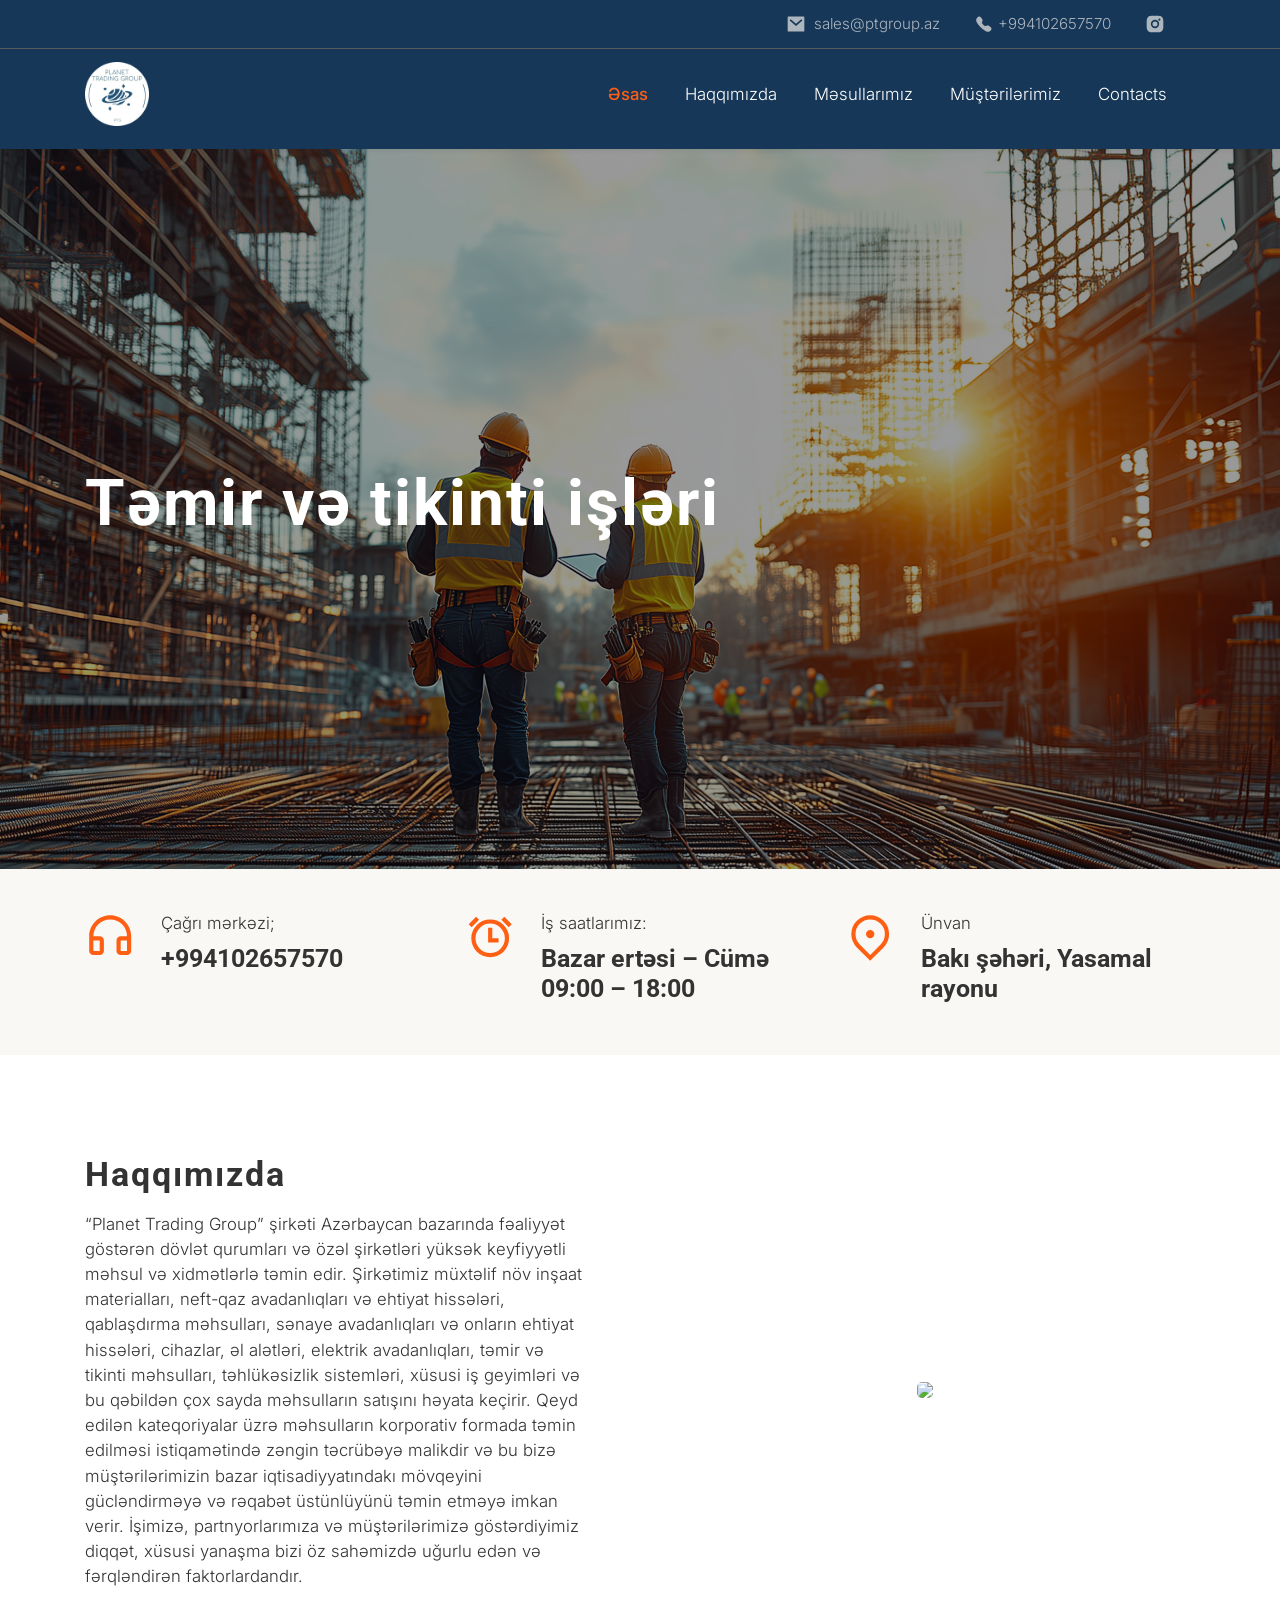
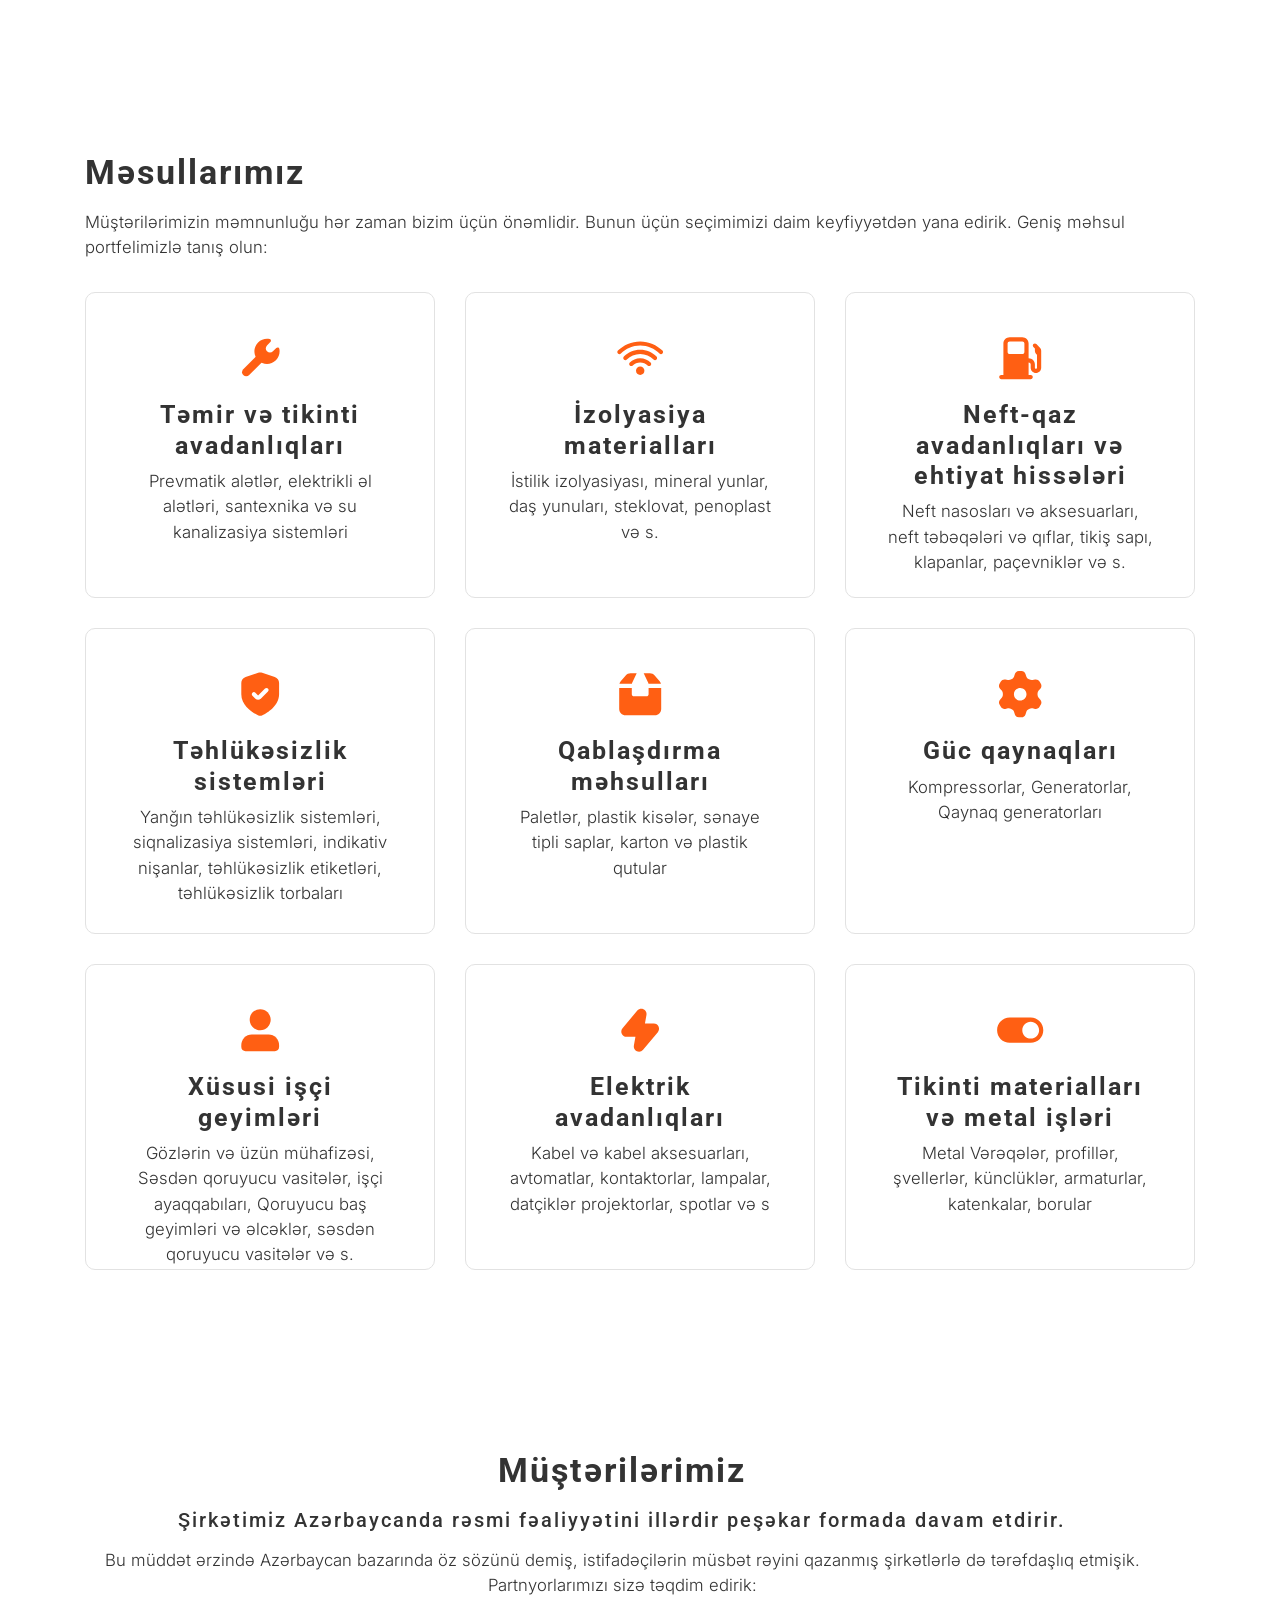
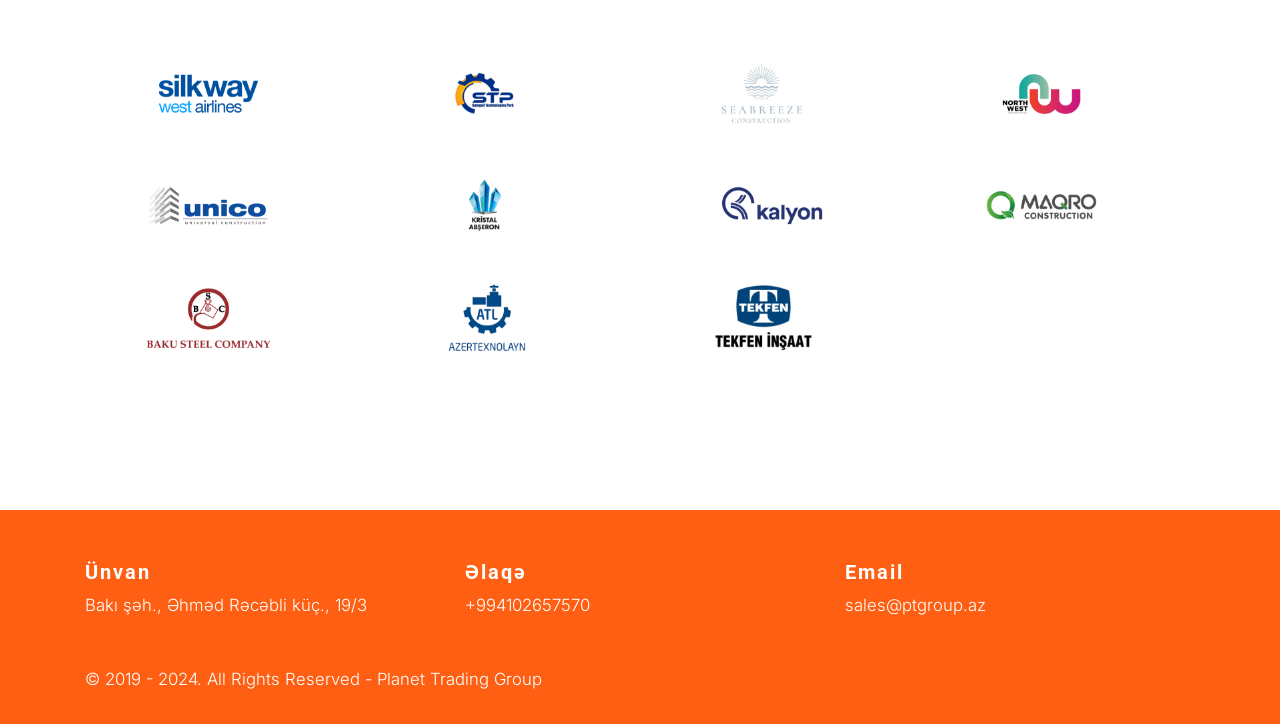
==== commit b1f0d044: "Add files via upload" ====
--- a/index.html
+++ b/index.html
@@ -17,9 +17,11 @@
     <!-- Bootstrap core CSS -->
     <link href="bootstrap_theme/bootstrap.css" rel="stylesheet" type="text/css">
     <!-- Custom styles for this template -->
-    <link rel="stylesheet" href="blocks.css" />
     <link href="style.css" rel="stylesheet" />
     <link rel="stylesheet" href="assets/css/aos.css" />
+    <link rel="stylesheet" href="./assets/css/owl.carousel.min.css">
+<link rel="stylesheet" href="./assets/css/owl.theme.default.min.css">
+   
 </head>
 
 <body class="">
@@ -40,14 +42,14 @@
                                     height="20">
                                     <path
                                         d="M3 3h18a1 1 0 0 1 1 1v16a1 1 0 0 1-1 1H3a1 1 0 0 1-1-1V4a1 1 0 0 1 1-1zm9.06 8.683L5.648 6.238 4.353 7.762l7.72 6.555 7.581-6.56-1.308-1.513-6.285 5.439z" />
-                                </svg> info@ptg.az </a>
+                                </svg> sales@ptgroup.az </a>
                             <a href="#"><svg width="20" height="20" viewBox="0 0 24 24" fill="none"
                                     xmlns="http://www.w3.org/2000/svg">
                                     <path
                                         d="M2.99083 9.20889C1.88751 6.99468 3.00075 4.55103 5.12208 3.27824C6.1434 2.66544 7.46338 2.93138 8.16773 3.89186L9.7304 6.02277C10.3955 6.92974 10.4974 8.13253 9.99446 9.1385L9.58474 9.95795C9.46613 10.1952 9.44737 10.4696 9.5687 10.7054C9.78975 11.1351 10.2605 11.8965 11.1673 12.8033C12.0741 13.7101 12.8355 14.1808 13.2652 14.4019C13.501 14.5232 13.7754 14.5044 14.0126 14.3858L14.8321 13.9761C15.838 13.4731 17.0408 13.5751 17.9478 14.2402L20.0787 15.8028C21.0392 16.5072 21.3051 17.8272 20.6923 18.8485C19.4195 20.9698 16.9759 22.0831 14.7617 20.9797C12.8956 20.0498 10.5109 18.5109 7.98528 15.9853C5.45967 13.4597 3.92071 11.075 2.99083 9.20889Z"
                                         fill="#ADB5BD" />
                                 </svg>
-                                +99450 555 55 55 </a>
+                                +994102657570 </a>
                             <a href="https://www.instagram.com/planettradinggroup" target="_blank"
                                 aria-label="instagram"> <svg viewBox="0 0 24 24" fill="currentColor" width="20"
                                     height="20">
@@ -61,15 +63,7 @@
         </div>
         <nav class="me-lg-5 ms-lg-5 navbar navbar-dark navbar-expand-lg">
             <div class="container"> <a class="navbar-brand text-dark" href="index.html">
-                <svg width="8em" 
-                        viewBox="0 0 811 200" fill="none" xmlns="http://www.w3.org/2000/svg">
-                        <path
-                            d="M55.0662 13.0504C65.4214 7.02018 79.7908 2.15863 93.0689 0.194572C94.5671 -0.026986 101.309 -0.065139 108.051 0.11011C127.559 0.616787 143.058 5.51921 159.828 16.4863C169.315 22.6909 181.331 34.9483 187.935 45.1599C192.746 52.5985 193.238 53.7535 191.835 54.3101C172.556 61.9638 171.876 62.1454 169.177 60.3657C166.074 58.3199 160.667 58.1765 157.055 60.0443C151.768 62.7783 149.681 71.9013 153.229 76.7646C157.793 83.0173 165.905 83.6248 171.406 78.124C174.274 75.2558 173.89 74.1221 173.883 71.4464C173.479 71.9847 173.883 71.3792 173.883 71.3792C173.883 71.4017 173.883 71.4241 173.883 71.4464C174.085 71.1773 174.489 70.6224 175.245 69.5632L178.423 68.2011L185.233 66.0409C193.105 63.8843 210.672 60.4828 213.941 60.4828C216.797 60.4828 221.309 64.5653 222.017 67.7888C222.905 71.8259 219.057 77.6545 211.089 84.3466L204.365 89.9936L204.334 99.7231C204.234 130.281 190.259 159.475 166.77 178.195C157.918 185.25 140.806 193.871 130.298 196.569C117.736 199.795 107.565 200.676 96.3904 199.506C74.5652 197.22 58.5186 190.655 41.652 177.107L35.6354 172.274L30.9237 173.517C21.325 176.05 10.4105 177.125 6.4261 175.931C2.51433 174.76 -0.00634418 171.432 1.19929e-05 167.448C0.0136324 158.805 25.6381 137.808 60.38 117.971C79.9161 106.816 90.6445 101.268 91.1366 102.063C91.3827 102.462 92.6911 106.038 94.0441 110.011C96.7055 117.825 97.6599 119.504 99.4369 119.504C100.07 119.504 106.678 111.843 114.122 102.479C133.036 78.6869 132.286 79.7838 130.706 78.232C129.504 77.0534 90.0025 70.4711 84.1267 70.4711C80.6698 70.4711 80.5536 72.8202 83.6027 81.0977C85.1564 85.3155 86.2868 88.8958 86.1161 89.0547C85.9445 89.2136 77.2239 92.2029 66.7362 95.6969C56.2485 99.1919 39.3747 105.406 29.2384 109.504C9.71951 117.397 7.05174 117.873 5.99116 113.649C5.06316 109.952 5.30106 88.5435 6.32894 83.1835C12.1448 52.8718 29.4509 27.9692 55.0662 13.0504Z"
-                            fill="#ED6A31" />
-                        <path
-                            d="M289.903 80V22.72H310.063C312.783 22.72 315.316 23.1733 317.663 24.08C320.063 24.9333 322.143 26.16 323.903 27.76C325.663 29.36 327.049 31.28 328.063 33.52C329.076 35.7067 329.583 38.1333 329.583 40.8C329.583 43.52 329.076 46 328.063 48.24C327.049 50.4267 325.663 52.32 323.903 53.92C322.143 55.52 320.063 56.7733 317.663 57.68C315.316 58.5333 312.783 58.96 310.063 58.96H300.703V80H289.903ZM310.223 48.72C313.049 48.72 315.183 47.92 316.623 46.32C318.063 44.72 318.783 42.88 318.783 40.8C318.783 39.7867 318.596 38.8 318.223 37.84C317.903 36.88 317.369 36.0533 316.623 35.36C315.929 34.6133 315.049 34.0267 313.983 33.6C312.916 33.1733 311.663 32.96 310.223 32.96H300.703V48.72H310.223ZM336.357 80V22.72H346.837V80H336.357ZM379.579 75.84H378.939C377.713 77.3333 376.219 78.6133 374.459 79.68C372.753 80.7467 370.539 81.28 367.819 81.28C365.793 81.28 363.873 80.9333 362.059 80.24C360.299 79.6 358.753 78.6933 357.419 77.52C356.086 76.3467 355.046 74.9333 354.299 73.28C353.553 71.6267 353.179 69.8133 353.179 67.84C353.179 65.8133 353.579 64 354.379 62.4C355.179 60.7467 356.299 59.3333 357.739 58.16C359.179 56.9867 360.859 56.1067 362.779 55.52C364.753 54.88 366.886 54.56 369.179 54.56C371.739 54.56 373.846 54.7733 375.499 55.2C377.153 55.5733 378.513 55.9733 379.579 56.4V55.2C379.579 53.12 378.753 51.4133 377.099 50.08C375.446 48.6933 373.393 48 370.939 48C367.313 48 364.246 49.52 361.739 52.56L354.139 47.36C358.299 42.1333 363.979 39.52 371.179 39.52C377.259 39.52 381.899 40.96 385.099 43.84C388.299 46.6667 389.899 50.88 389.899 56.48V80H379.579V75.84ZM379.579 64.08C378.353 63.4933 377.073 63.04 375.739 62.72C374.459 62.3467 373.046 62.16 371.499 62.16C368.993 62.16 367.046 62.72 365.659 63.84C364.326 64.9067 363.659 66.24 363.659 67.84C363.659 69.44 364.299 70.72 365.579 71.68C366.913 72.64 368.433 73.12 370.139 73.12C371.526 73.12 372.806 72.88 373.979 72.4C375.153 71.8667 376.139 71.2 376.939 70.4C377.793 69.5467 378.433 68.5867 378.859 67.52C379.339 66.4 379.579 65.2533 379.579 64.08ZM408.072 45.92H408.712C409.939 43.9467 411.592 42.4 413.672 41.28C415.752 40.1067 418.125 39.52 420.792 39.52C423.245 39.52 425.405 39.92 427.272 40.72C429.139 41.52 430.659 42.6667 431.832 44.16C433.059 45.6 433.965 47.36 434.552 49.44C435.192 51.4667 435.512 53.7333 435.512 56.24V80H425.032V57.52C425.032 54.6933 424.392 52.6133 423.112 51.28C421.885 49.8933 420.072 49.2 417.672 49.2C416.232 49.2 414.952 49.52 413.832 50.16C412.765 50.7467 411.832 51.5733 411.032 52.64C410.285 53.6533 409.699 54.88 409.272 56.32C408.899 57.7067 408.712 59.2 408.712 60.8V80H398.232V40.8H408.072V45.92ZM481.289 70.56C479.476 73.76 477.023 76.3467 473.929 78.32C470.889 80.2933 467.156 81.28 462.729 81.28C459.743 81.28 456.969 80.7733 454.409 79.76C451.903 78.6933 449.716 77.2267 447.849 75.36C445.983 73.4933 444.516 71.3067 443.449 68.8C442.436 66.24 441.929 63.44 441.929 60.4C441.929 57.5733 442.436 54.9067 443.449 52.4C444.463 49.84 445.876 47.6267 447.689 45.76C449.503 43.84 451.636 42.32 454.089 41.2C456.596 40.08 459.343 39.52 462.329 39.52C465.476 39.52 468.276 40.0533 470.729 41.12C473.183 42.1333 475.236 43.5733 476.889 45.44C478.543 47.2533 479.796 49.4133 480.649 51.92C481.503 54.4267 481.929 57.1467 481.929 60.08C481.929 60.4533 481.929 60.7733 481.929 61.04C481.876 61.36 481.849 61.6533 481.849 61.92C481.796 62.1867 481.769 62.48 481.769 62.8H452.249C452.463 64.4 452.889 65.7867 453.529 66.96C454.223 68.08 455.049 69.04 456.009 69.84C457.023 70.5867 458.116 71.1467 459.289 71.52C460.463 71.84 461.663 72 462.889 72C465.289 72 467.263 71.4667 468.809 70.4C470.409 69.28 471.663 67.8933 472.569 66.24L481.289 70.56ZM471.769 55.36C471.716 54.6667 471.476 53.8933 471.049 53.04C470.676 52.1867 470.089 51.3867 469.289 50.64C468.543 49.8933 467.583 49.28 466.409 48.8C465.289 48.32 463.929 48.08 462.329 48.08C460.089 48.08 458.116 48.72 456.409 50C454.703 51.28 453.503 53.0667 452.809 55.36H471.769ZM491.771 49.76H484.891V40.8H491.771V28.8H502.251V40.8H511.851V49.76H502.251V64.96C502.251 65.8667 502.331 66.72 502.491 67.52C502.704 68.2667 503.077 68.9067 503.611 69.44C504.357 70.2933 505.424 70.72 506.811 70.72C507.717 70.72 508.437 70.64 508.971 70.48C509.504 70.2667 510.011 70 510.491 69.68L513.451 78.88C512.224 79.4667 510.891 79.8933 509.451 80.16C508.064 80.48 506.517 80.64 504.811 80.64C502.837 80.64 501.051 80.3467 499.451 79.76C497.904 79.12 496.597 78.2667 495.531 77.2C493.024 74.8 491.771 71.3867 491.771 66.96V49.76ZM302.063 177V129.96H286.063V119.72H328.863V129.96H312.863V177H302.063ZM330.498 137.8H340.338V143.24H340.978C341.458 142.28 342.098 141.4 342.898 140.6C343.698 139.8 344.578 139.107 345.538 138.52C346.551 137.933 347.618 137.48 348.738 137.16C349.911 136.84 351.058 136.68 352.178 136.68C353.564 136.68 354.738 136.813 355.698 137.08C356.711 137.347 357.564 137.693 358.258 138.12L355.458 147.64C354.818 147.32 354.098 147.08 353.298 146.92C352.551 146.707 351.618 146.6 350.498 146.6C349.058 146.6 347.751 146.893 346.578 147.48C345.404 148.013 344.391 148.787 343.538 149.8C342.738 150.813 342.098 152.013 341.618 153.4C341.191 154.733 340.978 156.2 340.978 157.8V177H330.498V137.8ZM385.673 172.84H385.033C383.807 174.333 382.313 175.613 380.553 176.68C378.847 177.747 376.633 178.28 373.913 178.28C371.887 178.28 369.967 177.933 368.153 177.24C366.393 176.6 364.847 175.693 363.513 174.52C362.18 173.347 361.14 171.933 360.393 170.28C359.647 168.627 359.273 166.813 359.273 164.84C359.273 162.813 359.673 161 360.473 159.4C361.273 157.747 362.393 156.333 363.833 155.16C365.273 153.987 366.953 153.107 368.873 152.52C370.847 151.88 372.98 151.56 375.273 151.56C377.833 151.56 379.94 151.773 381.593 152.2C383.247 152.573 384.607 152.973 385.673 153.4V152.2C385.673 150.12 384.847 148.413 383.193 147.08C381.54 145.693 379.487 145 377.033 145C373.407 145 370.34 146.52 367.833 149.56L360.233 144.36C364.393 139.133 370.073 136.52 377.273 136.52C383.353 136.52 387.993 137.96 391.193 140.84C394.393 143.667 395.993 147.88 395.993 153.48V177H385.673V172.84ZM385.673 161.08C384.447 160.493 383.167 160.04 381.833 159.72C380.553 159.347 379.14 159.16 377.593 159.16C375.087 159.16 373.14 159.72 371.753 160.84C370.42 161.907 369.753 163.24 369.753 164.84C369.753 166.44 370.393 167.72 371.673 168.68C373.007 169.64 374.527 170.12 376.233 170.12C377.62 170.12 378.9 169.88 380.073 169.4C381.247 168.867 382.233 168.2 383.033 167.4C383.887 166.547 384.527 165.587 384.953 164.52C385.433 163.4 385.673 162.253 385.673 161.08ZM433.135 172.28H432.495C431.535 173.933 430.042 175.347 428.015 176.52C425.988 177.693 423.482 178.28 420.495 178.28C417.988 178.28 415.588 177.773 413.295 176.76C411.055 175.693 409.055 174.253 407.295 172.44C405.588 170.573 404.228 168.36 403.215 165.8C402.202 163.24 401.695 160.44 401.695 157.4C401.695 154.36 402.202 151.56 403.215 149C404.228 146.44 405.588 144.253 407.295 142.44C409.055 140.573 411.055 139.133 413.295 138.12C415.588 137.053 417.988 136.52 420.495 136.52C423.482 136.52 425.988 137.107 428.015 138.28C430.042 139.453 431.535 140.867 432.495 142.52H433.135L432.495 136.92V119.72H442.975V177H433.135V172.28ZM422.655 168.6C424.042 168.6 425.348 168.36 426.575 167.88C427.855 167.347 428.975 166.6 429.935 165.64C430.895 164.68 431.668 163.507 432.255 162.12C432.842 160.733 433.135 159.16 433.135 157.4C433.135 155.64 432.842 154.067 432.255 152.68C431.668 151.293 430.895 150.12 429.935 149.16C428.975 148.2 427.855 147.48 426.575 147C425.348 146.467 424.042 146.2 422.655 146.2C421.268 146.2 419.935 146.467 418.655 147C417.428 147.533 416.335 148.28 415.375 149.24C414.415 150.2 413.642 151.373 413.055 152.76C412.468 154.147 412.175 155.693 412.175 157.4C412.175 159.107 412.468 160.653 413.055 162.04C413.642 163.427 414.415 164.6 415.375 165.56C416.335 166.52 417.428 167.267 418.655 167.8C419.935 168.333 421.268 168.6 422.655 168.6ZM457.744 132.12C456.837 132.12 455.957 131.96 455.104 131.64C454.304 131.267 453.584 130.787 452.944 130.2C452.357 129.56 451.877 128.84 451.504 128.04C451.184 127.24 451.024 126.36 451.024 125.4C451.024 124.44 451.184 123.56 451.504 122.76C451.877 121.96 452.357 121.267 452.944 120.68C453.584 120.04 454.304 119.56 455.104 119.24C455.957 118.867 456.837 118.68 457.744 118.68C459.61 118.68 461.21 119.347 462.544 120.68C463.877 121.96 464.544 123.533 464.544 125.4C464.544 127.267 463.877 128.867 462.544 130.2C461.21 131.48 459.61 132.12 457.744 132.12ZM452.544 177V137.8H463.024V177H452.544ZM482.447 142.92H483.087C484.314 140.947 485.967 139.4 488.047 138.28C490.127 137.107 492.5 136.52 495.167 136.52C497.62 136.52 499.78 136.92 501.647 137.72C503.514 138.52 505.034 139.667 506.207 141.16C507.434 142.6 508.34 144.36 508.927 146.44C509.567 148.467 509.887 150.733 509.887 153.24V177H499.407V154.52C499.407 151.693 498.767 149.613 497.487 148.28C496.26 146.893 494.447 146.2 492.047 146.2C490.607 146.2 489.327 146.52 488.207 147.16C487.14 147.747 486.207 148.573 485.407 149.64C484.66 150.653 484.074 151.88 483.647 153.32C483.274 154.707 483.087 156.2 483.087 157.8V177H472.607V137.8H482.447V142.92ZM536.234 195.56C533.46 195.56 530.98 195.187 528.794 194.44C526.66 193.747 524.794 192.813 523.194 191.64C521.594 190.52 520.26 189.267 519.194 187.88C518.127 186.493 517.354 185.107 516.874 183.72L526.874 179.72C527.62 181.8 528.847 183.4 530.554 184.52C532.26 185.693 534.154 186.28 536.234 186.28C539.54 186.28 542.154 185.24 544.074 183.16C545.994 181.133 546.954 178.28 546.954 174.6V171.88H546.314C545.087 173.587 543.46 174.947 541.434 175.96C539.46 176.92 537.114 177.4 534.394 177.4C532.047 177.4 529.754 176.92 527.514 175.96C525.327 175 523.38 173.64 521.674 171.88C519.967 170.067 518.58 167.907 517.514 165.4C516.447 162.893 515.914 160.093 515.914 157C515.914 153.907 516.447 151.107 517.514 148.6C518.58 146.04 519.967 143.88 521.674 142.12C523.38 140.307 525.327 138.92 527.514 137.96C529.754 137 532.047 136.52 534.394 136.52C537.114 136.52 539.46 137.027 541.434 138.04C543.46 139 545.087 140.333 546.314 142.04H546.954V137.8H556.954V174.2C556.954 177.507 556.447 180.467 555.434 183.08C554.42 185.747 553.007 187.987 551.194 189.8C549.38 191.667 547.194 193.08 544.634 194.04C542.127 195.053 539.327 195.56 536.234 195.56ZM536.634 167.96C537.914 167.96 539.167 167.72 540.394 167.24C541.674 166.76 542.794 166.067 543.754 165.16C544.714 164.2 545.487 163.053 546.074 161.72C546.66 160.333 546.954 158.76 546.954 157C546.954 155.24 546.66 153.667 546.074 152.28C545.487 150.893 544.714 149.747 543.754 148.84C542.794 147.88 541.674 147.16 540.394 146.68C539.167 146.2 537.914 145.96 536.634 145.96C535.354 145.96 534.1 146.2 532.874 146.68C531.647 147.16 530.554 147.88 529.594 148.84C528.634 149.8 527.86 150.973 527.274 152.36C526.687 153.693 526.394 155.24 526.394 157C526.394 158.76 526.687 160.333 527.274 161.72C527.86 163.053 528.634 164.2 529.594 165.16C530.554 166.067 531.647 166.76 532.874 167.24C534.1 167.72 535.354 167.96 536.634 167.96ZM610.384 145.56H638.464C638.624 146.2 638.757 146.973 638.864 147.88C638.97 148.787 639.024 149.693 639.024 150.6C639.024 154.28 638.464 157.747 637.344 161C636.224 164.253 634.464 167.16 632.064 169.72C629.504 172.44 626.437 174.547 622.864 176.04C619.29 177.533 615.21 178.28 610.624 178.28C606.464 178.28 602.544 177.533 598.864 176.04C595.184 174.547 591.984 172.467 589.264 169.8C586.544 167.133 584.384 163.987 582.784 160.36C581.184 156.68 580.384 152.68 580.384 148.36C580.384 144.04 581.184 140.067 582.784 136.44C584.384 132.76 586.544 129.587 589.264 126.92C591.984 124.253 595.184 122.173 598.864 120.68C602.544 119.187 606.464 118.44 610.624 118.44C615.264 118.44 619.397 119.24 623.024 120.84C626.704 122.44 629.85 124.653 632.464 127.48L625.024 134.76C623.157 132.787 621.077 131.293 618.784 130.28C616.49 129.213 613.744 128.68 610.544 128.68C607.93 128.68 605.45 129.16 603.104 130.12C600.757 131.027 598.704 132.333 596.944 134.04C595.184 135.747 593.77 137.827 592.704 140.28C591.69 142.68 591.184 145.373 591.184 148.36C591.184 151.347 591.69 154.067 592.704 156.52C593.77 158.92 595.184 160.973 596.944 162.68C598.757 164.387 600.837 165.72 603.184 166.68C605.53 167.587 608.037 168.04 610.704 168.04C613.744 168.04 616.304 167.613 618.384 166.76C620.517 165.853 622.33 164.707 623.824 163.32C624.89 162.36 625.797 161.16 626.544 159.72C627.344 158.227 627.957 156.573 628.384 154.76H610.384V145.56ZM645.107 137.8H654.947V143.24H655.587C656.067 142.28 656.707 141.4 657.507 140.6C658.307 139.8 659.187 139.107 660.147 138.52C661.16 137.933 662.227 137.48 663.347 137.16C664.52 136.84 665.667 136.68 666.787 136.68C668.174 136.68 669.347 136.813 670.307 137.08C671.32 137.347 672.174 137.693 672.867 138.12L670.067 147.64C669.427 147.32 668.707 147.08 667.907 146.92C667.16 146.707 666.227 146.6 665.107 146.6C663.667 146.6 662.36 146.893 661.187 147.48C660.014 148.013 659 148.787 658.147 149.8C657.347 150.813 656.707 152.013 656.227 153.4C655.8 154.733 655.587 156.2 655.587 157.8V177H645.107V137.8ZM693.823 136.52C696.863 136.52 699.637 137.053 702.143 138.12C704.703 139.133 706.89 140.573 708.703 142.44C710.57 144.253 712.01 146.44 713.023 149C714.09 151.56 714.623 154.36 714.623 157.4C714.623 160.44 714.09 163.24 713.023 165.8C712.01 168.36 710.57 170.573 708.703 172.44C706.89 174.253 704.703 175.693 702.143 176.76C699.637 177.773 696.863 178.28 693.823 178.28C690.783 178.28 687.983 177.773 685.423 176.76C682.917 175.693 680.73 174.253 678.863 172.44C677.05 170.573 675.61 168.36 674.543 165.8C673.53 163.24 673.023 160.44 673.023 157.4C673.023 154.36 673.53 151.56 674.543 149C675.61 146.44 677.05 144.253 678.863 142.44C680.73 140.573 682.917 139.133 685.423 138.12C687.983 137.053 690.783 136.52 693.823 136.52ZM693.823 168.6C695.157 168.6 696.437 168.36 697.663 167.88C698.943 167.347 700.063 166.6 701.023 165.64C701.983 164.68 702.73 163.507 703.263 162.12C703.85 160.733 704.143 159.16 704.143 157.4C704.143 155.64 703.85 154.067 703.263 152.68C702.73 151.293 701.983 150.12 701.023 149.16C700.063 148.2 698.943 147.48 697.663 147C696.437 146.467 695.157 146.2 693.823 146.2C692.437 146.2 691.13 146.467 689.903 147C688.677 147.48 687.583 148.2 686.623 149.16C685.663 150.12 684.89 151.293 684.303 152.68C683.77 154.067 683.503 155.64 683.503 157.4C683.503 159.16 683.77 160.733 684.303 162.12C684.89 163.507 685.663 164.68 686.623 165.64C687.583 166.6 688.677 167.347 689.903 167.88C691.13 168.36 692.437 168.6 693.823 168.6ZM748.086 171.88H747.446C746.22 173.853 744.566 175.427 742.486 176.6C740.406 177.72 738.033 178.28 735.366 178.28C730.406 178.28 726.7 176.76 724.246 173.72C721.846 170.68 720.646 166.627 720.646 161.56V137.8H731.126V160.28C731.126 163.107 731.74 165.213 732.966 166.6C734.246 167.933 736.086 168.6 738.486 168.6C739.926 168.6 741.18 168.307 742.246 167.72C743.366 167.08 744.3 166.253 745.046 165.24C745.846 164.173 746.433 162.947 746.806 161.56C747.233 160.12 747.446 158.6 747.446 157V137.8H757.926V177H748.086V171.88ZM766.584 137.8H776.424V142.52H777.064C778.024 140.867 779.517 139.453 781.544 138.28C783.57 137.107 786.077 136.52 789.064 136.52C791.57 136.52 793.944 137.053 796.184 138.12C798.477 139.133 800.477 140.573 802.184 142.44C803.944 144.253 805.33 146.44 806.344 149C807.357 151.56 807.864 154.36 807.864 157.4C807.864 160.44 807.357 163.24 806.344 165.8C805.33 168.36 803.944 170.573 802.184 172.44C800.477 174.253 798.477 175.693 796.184 176.76C793.944 177.773 791.57 178.28 789.064 178.28C786.077 178.28 783.57 177.693 781.544 176.52C779.517 175.347 778.024 173.933 777.064 172.28H776.424L777.064 177.88V194.28H766.584V137.8ZM786.904 168.6C788.29 168.6 789.597 168.333 790.824 167.8C792.104 167.267 793.224 166.52 794.184 165.56C795.144 164.6 795.917 163.427 796.504 162.04C797.09 160.653 797.384 159.107 797.384 157.4C797.384 155.693 797.09 154.147 796.504 152.76C795.917 151.373 795.144 150.2 794.184 149.24C793.224 148.28 792.104 147.533 790.824 147C789.597 146.467 788.29 146.2 786.904 146.2C785.517 146.2 784.184 146.467 782.904 147C781.677 147.48 780.584 148.2 779.624 149.16C778.664 150.12 777.89 151.293 777.304 152.68C776.717 154.067 776.424 155.64 776.424 157.4C776.424 159.16 776.717 160.733 777.304 162.12C777.89 163.507 778.664 164.68 779.624 165.64C780.584 166.6 781.677 167.347 782.904 167.88C784.184 168.36 785.517 168.6 786.904 168.6Z"
-                            fill="white" />
-                    </svg>
+                <img src="./images/logo.png" width="64px" alt="PTG">
                 </a>
                 <button class="navbar-toggler" type="button" data-bs-toggle="collapse"
                     data-bs-target="#navbarNavDropdown-2" aria-controls="navbarNavDropdown-2" aria-expanded="false"
@@ -97,13 +91,13 @@
         <section id="homesec" class="cwb-home-hero">
             <div class="container">
                 <div class="row">
+                    <!--carousel-->
+                    <!--/carousel-->
                     <div class="col-md-8 text-center text-md-start">
-                        <h1 class="font-roboto" data-aos="zoom-in" data-aos-duration="500">Planet Trading Group</h1>
-                        <p class="lead text-white" data-aos="fade-up" data-aos-delay="250" data-aos-duration="500">Lorem
-                            ipsum dolor sit amet, consectetur adipiscing elit. Phasellus pulvinar faucibus neque, nec
-                            rhoncus nunc ultrices sit amet.</p>
+                        <h1 class="font-roboto" data-aos="zoom-in" data-aos-duration="500">Təmir və tikinti işləri</h1>
+                        <!--<p class="lead text-white" data-aos="fade-up" data-aos-delay="250" data-aos-duration="500">Təmir və tikinti işləri</p>-->
                         <a class="btn btn-lg btn-secondary d-md-none mt-3 text-white" href="#" data-aos="fade-up"
-                            data-aos-delay="250">Call +39 23 456 789</a>
+                            data-aos-delay="250">+994102657570</a>
                     </div>
                 </div>
             </div>
@@ -125,7 +119,7 @@
                             </div>
                             <div>
                                 <p style="margin-bottom: 8px">Çağrı mərkəzi;</p>
-                                <p class="font-roboto fw-bold h4">+994 50 555 55 55</p>
+                                <p class="font-roboto fw-bold h4">+994102657570</p>
                             </div>
                         </div>
                     </div>
@@ -235,8 +229,8 @@
                             </svg>
 
                             <div style="height:306px" class="cwb-box-feature__content">
-                                <h3 class="font-roboto fw-bold h4 mt-3">Rabitə və Telekommunikasiya avadanlıqları</h3>
-                                <p>GPON avadanlıqları, rabitə kabelləri, aksesuarlar
+                                <h3 class="font-roboto fw-bold h4 mt-3">İzolyasiya materialları</h3>
+                                <p>İstilik izolyasiyası, mineral yunlar, daş yunuları, steklovat,  penoplast və s.
                                 </p>
                             </div>
                         </div>
@@ -429,15 +423,15 @@
             <div class="row">
                 <div class="col-md-4">
                     <h3 style="font-size: 20px;" class="font-roboto fw-bold h3 mt-4 mt-md-0 text-white">Ünvan</h3>
-                    <p>Bakı şəhəri, Yasamal rayonu</p>
+                    <p>Bakı şəh., Əhməd Rəcəbli küç., 19/3</p>
                 </div>
                 <div class="col-md-4">
                     <h3 style="font-size: 20px;" class="font-roboto  fw-bold h3 mt-4 mt-md-0 text-white">Əlaqə</h3>
-                    <a style="color: #ffffff;" href="#">+994 50 555 55 55</a>
+                    <a style="color: #ffffff;" href="#">+994102657570</a>
                 </div>
                 <div class="col-md-4">
                     <h3 style="font-size: 20px;" class="font-roboto  fw-bold h3 mt-4 mt-md-0 text-white">Email</h3>
-                    <a style="color: #ffffff;" href="#">info@ptg.az</a>
+                    <a style="color: #ffffff;" href="#">sales@ptgroup.az</a>
                 </div>
                 <div style="margin: 32px 0;" class="col-md-12">
                     <p class="mb-0">&copy; 2019 - 2024. All Rights Reserved - Planet Trading Group</p>
@@ -449,8 +443,23 @@
     <script src="bootstrap/js/bootstrap.min.js"></script>
     <script src="assets/js/main.js"></script>
     <script src="assets/js/aos.js"></script>
+    <script
+  src="https://code.jquery.com/jquery-3.7.1.min.js"
+  integrity="sha256-/JqT3SQfawRcv/BIHPThkBvs0OEvtFFmqPF/lYI/Cxo="
+  crossorigin="anonymous"></script>
+    <script src="./assets/js/owl.carousel.js"></script>
     <script>
         AOS.init();
+        $(document).ready(function(){
+            $(".owl-carousel").owlCarousel(
+                {
+                    items: 1,
+                    loop: true
+                }
+            );
+        });
+    </script>
+    <script>
     </script>
 </body>
 
--- a/style.css
+++ b/style.css
@@ -649,7 +649,7 @@
 
 .cwb-home-hero {
     height: 80vh;
-    background-image: url('https://images.unsplash.com/photo-1496247749665-49cf5b1022e9?ixid=MnwyMDkyMnwwfDF8c2VhcmNofDF8fGluZHVzdHJ5fGVufDB8fHx8MTY3MDQxNDU4NQ&ixlib=rb-4.0.3q=85&fm=jpg&crop=faces&cs=srgb&w=1920&h=700&fit=crop');
+    background-image: url('./images/11.png');
     background-repeat: no-repeat;
     background-position: center center;
     background-size: cover;
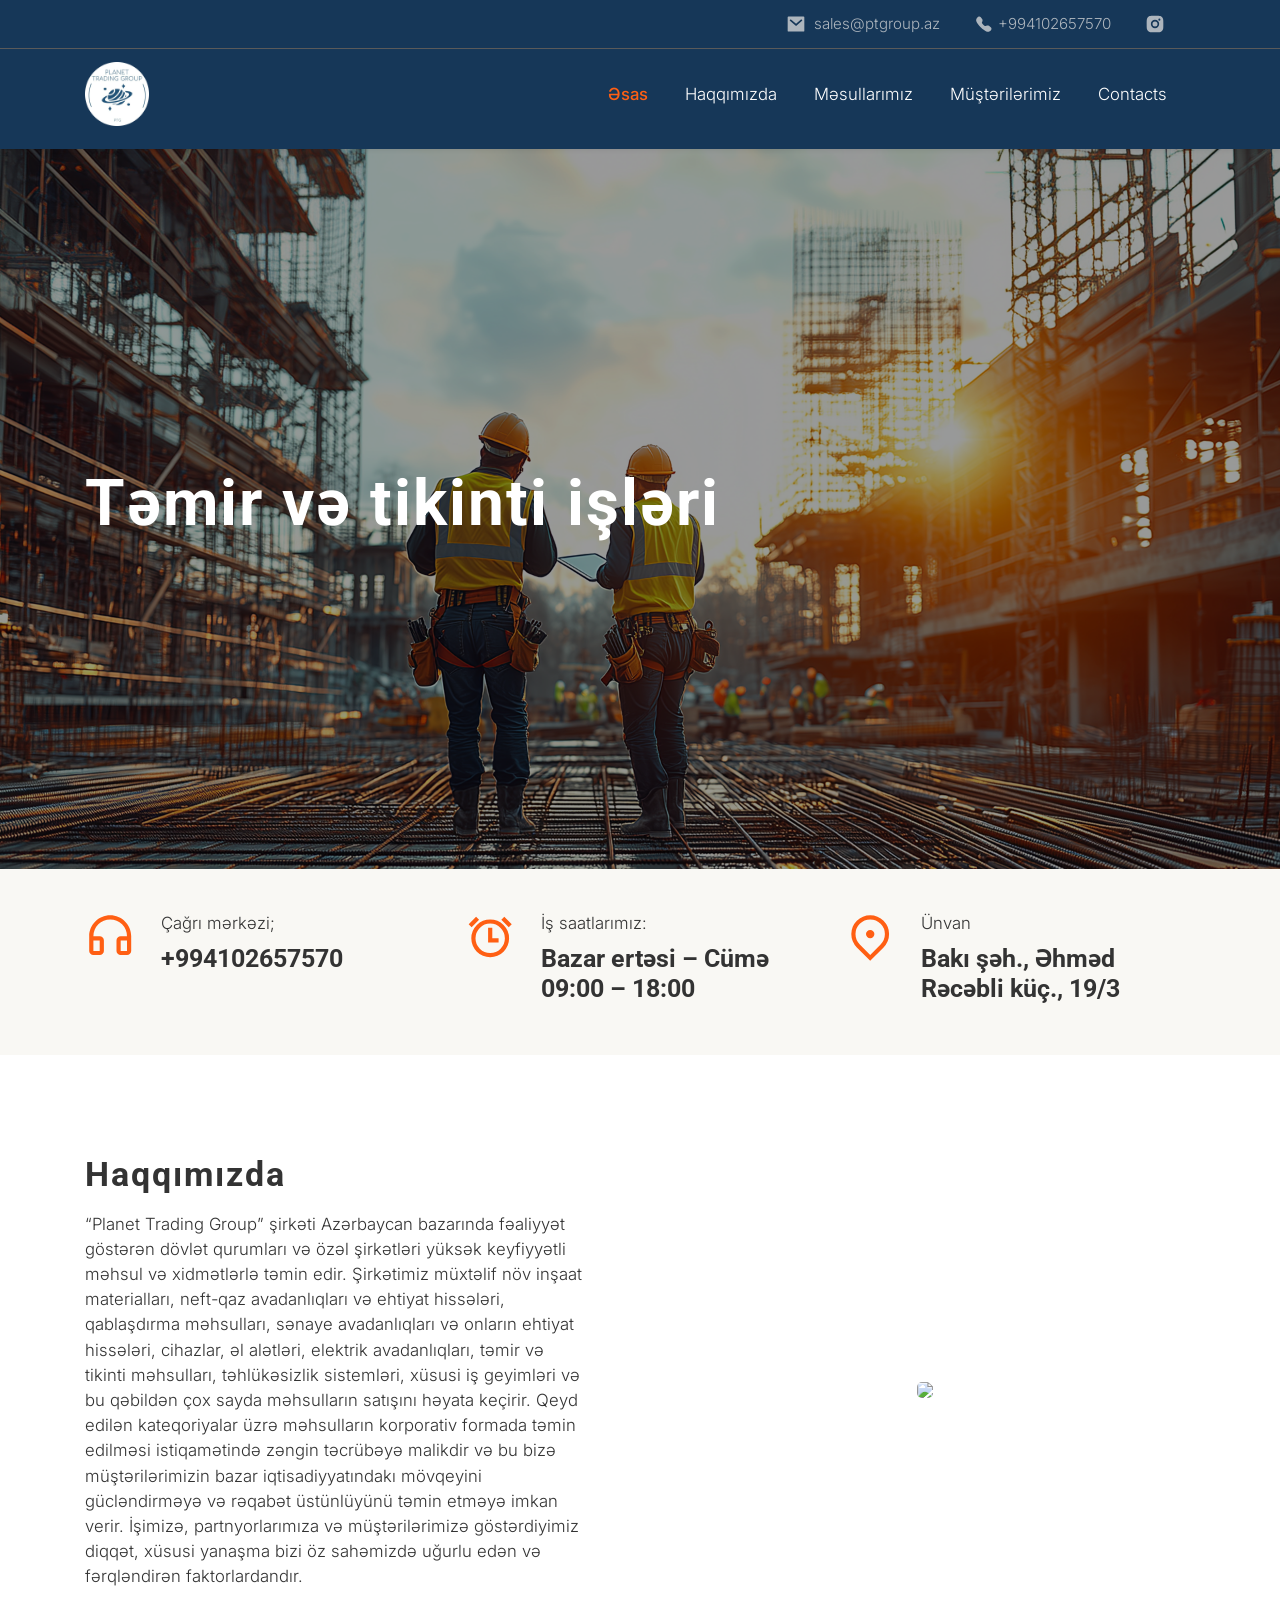
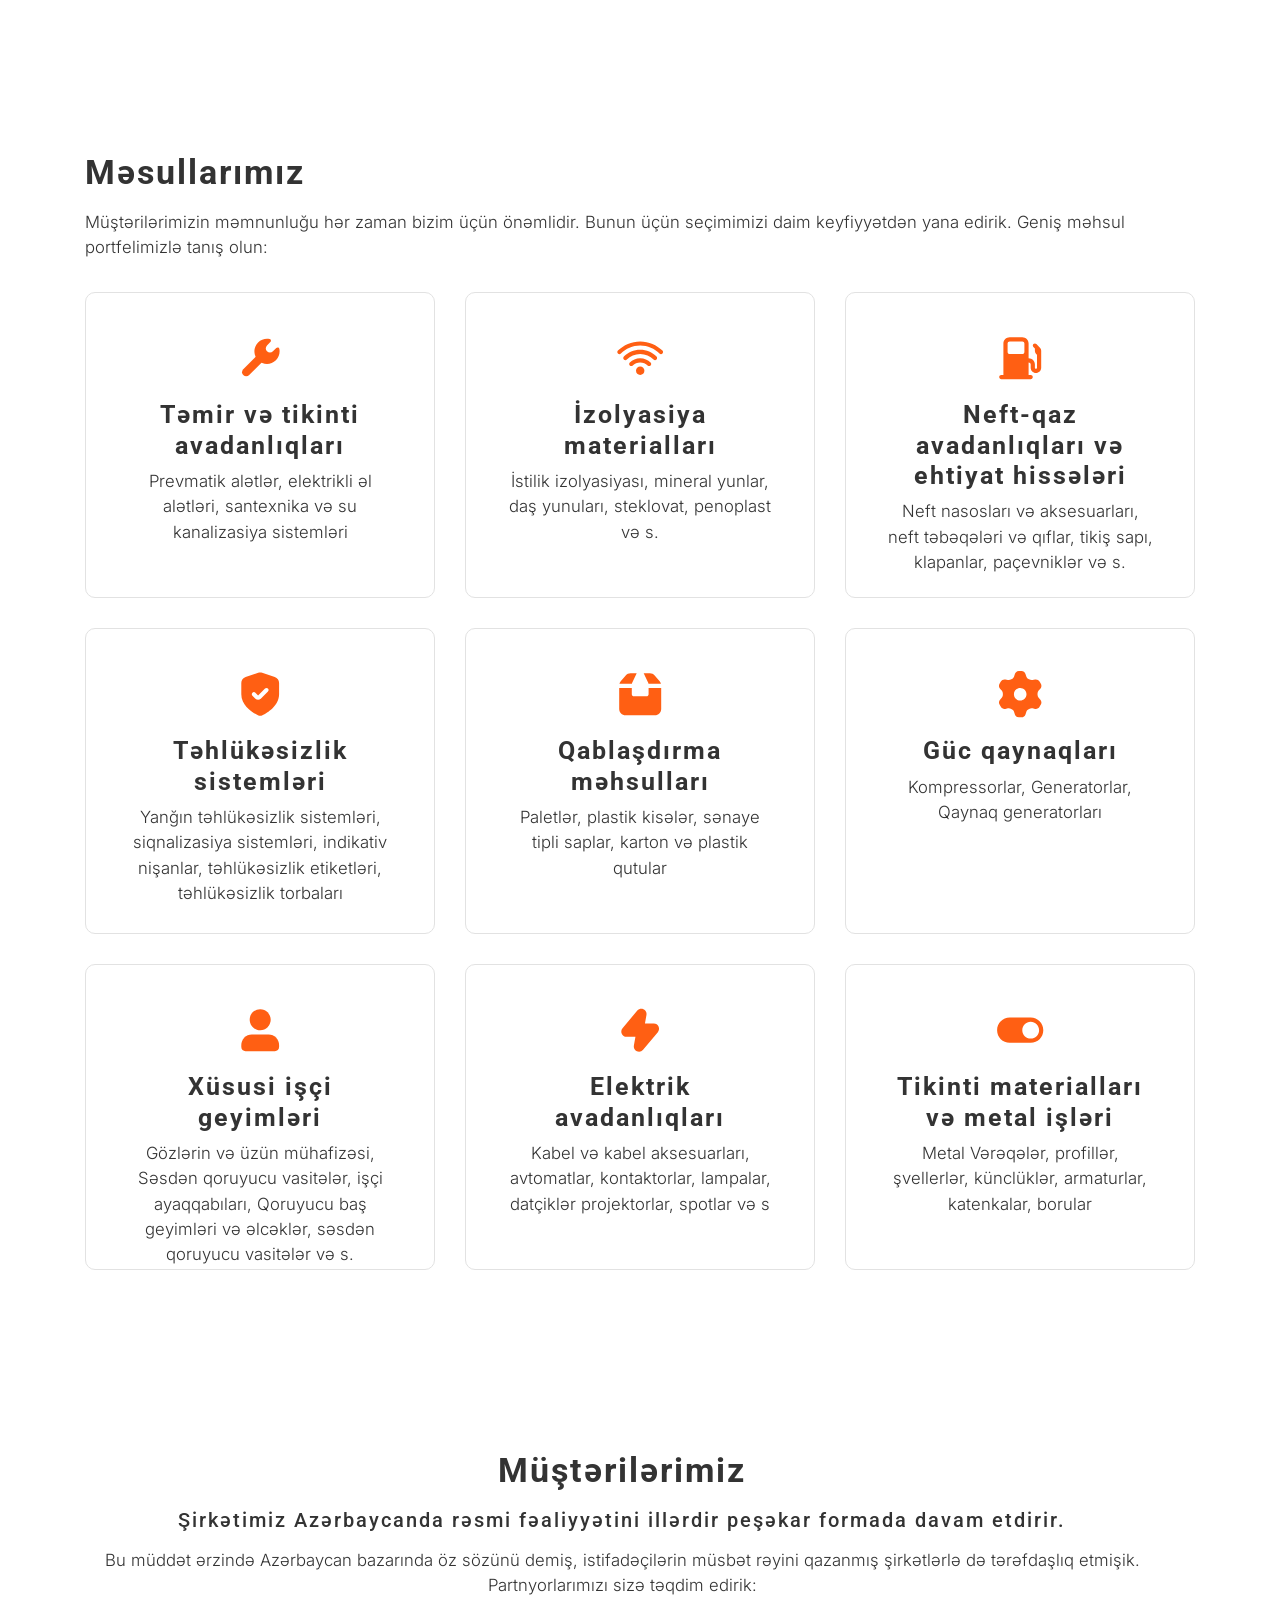
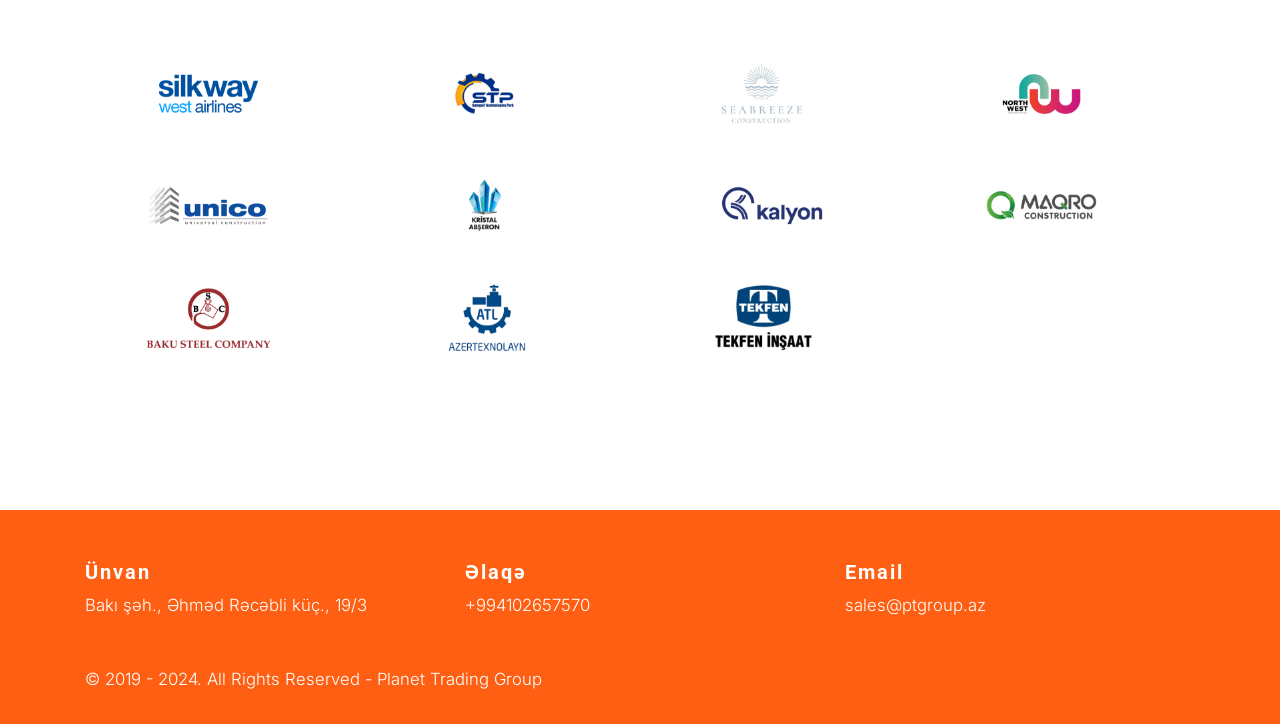
==== commit eee6e514: "Add files via upload" ====
--- a/index.html
+++ b/index.html
@@ -155,7 +155,7 @@
                             </div>
                             <div>
                                 <p style="margin-bottom: 8px">Ünvan</p>
-                                <p class="font-roboto fw-bold h4">Bakı şəhəri, Yasamal rayonu</p>
+                                <p class="font-roboto fw-bold h4">Bakı şəh., Əhməd Rəcəbli küç., 19/3</p>
                             </div>
                         </div>
                     </div>
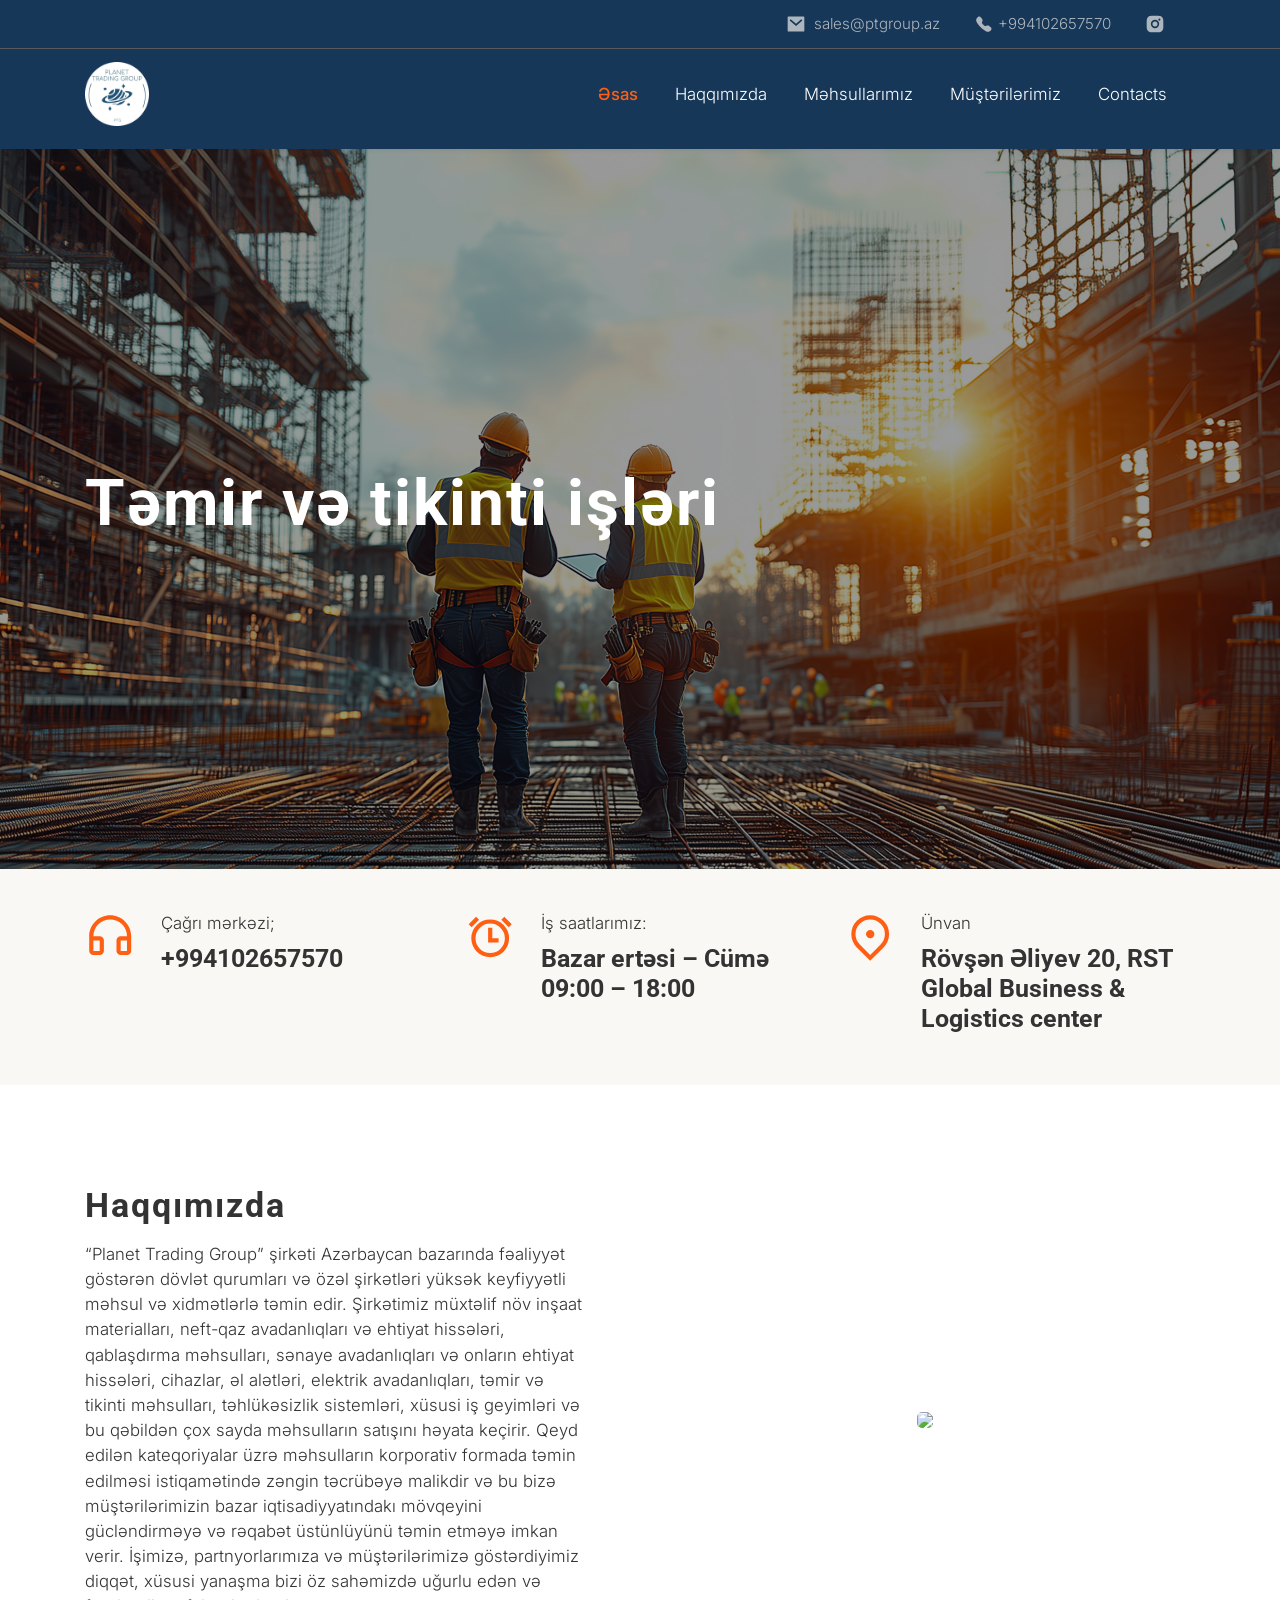
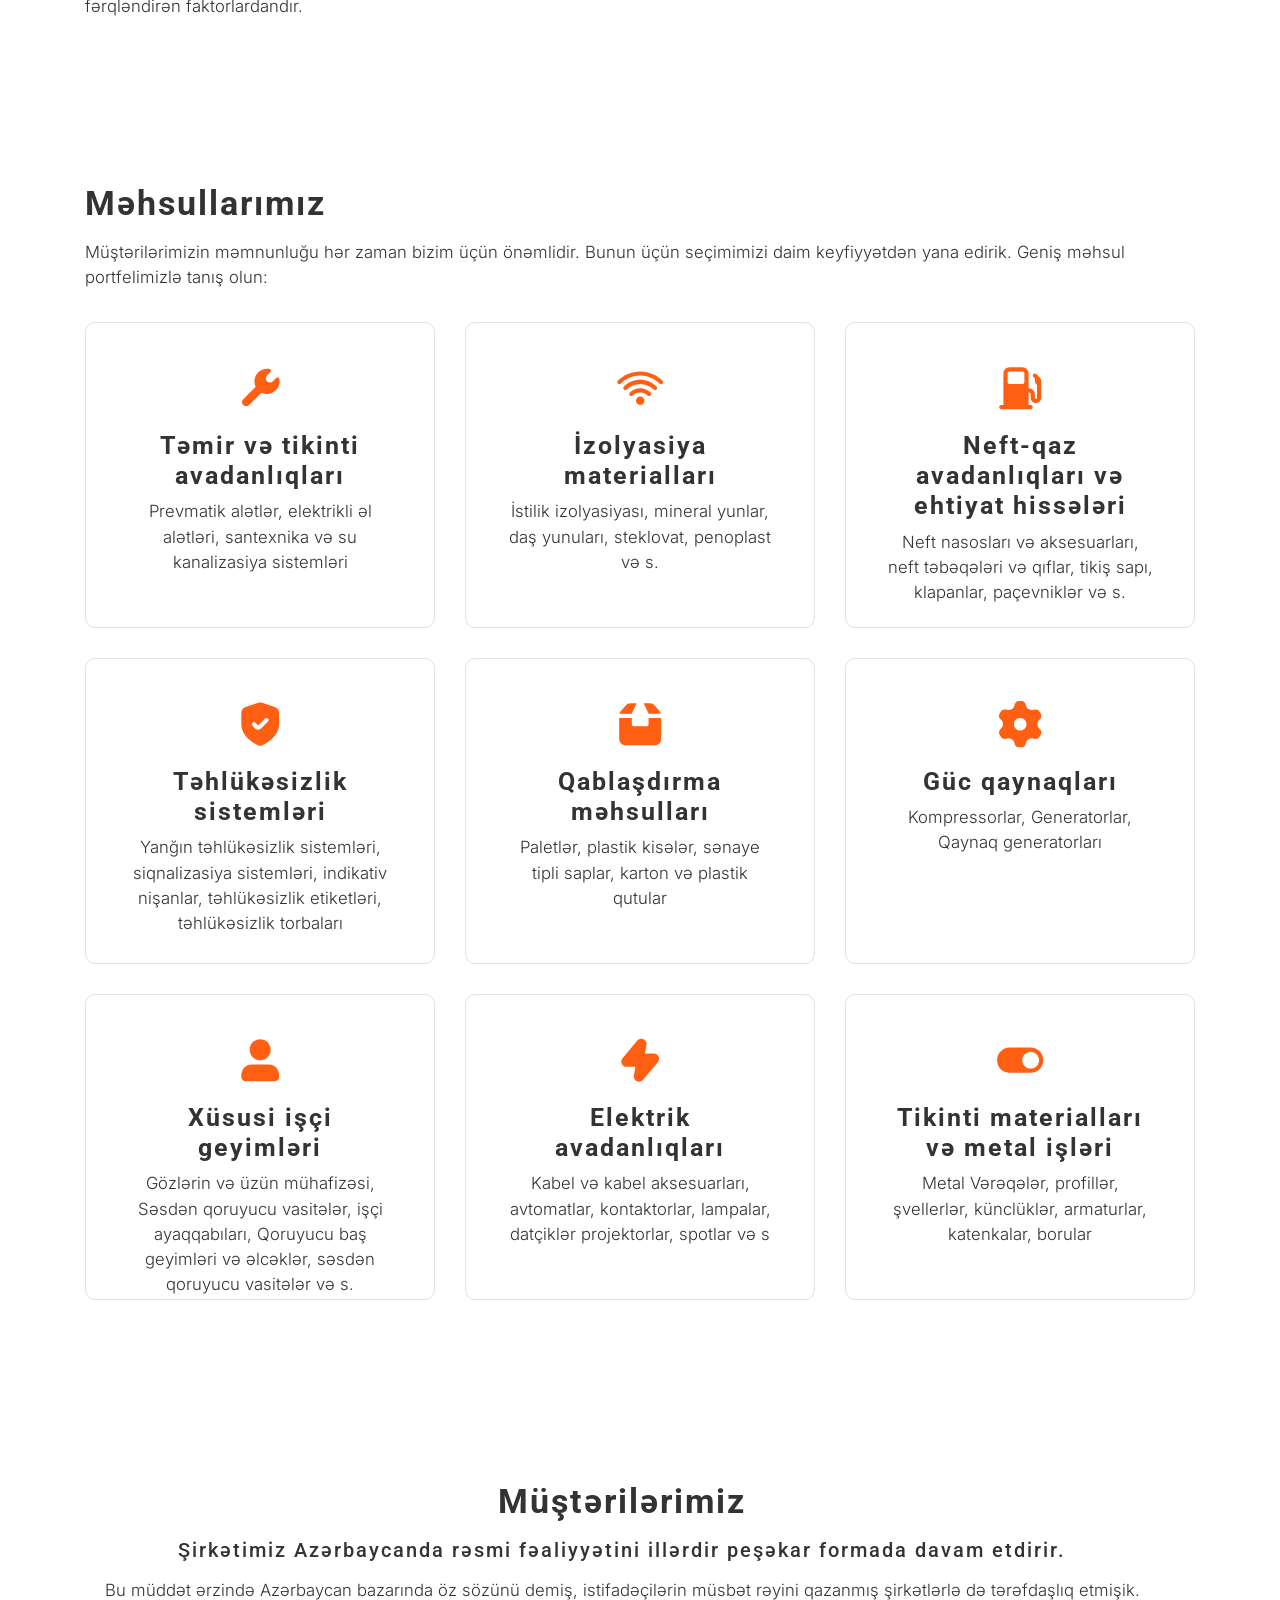
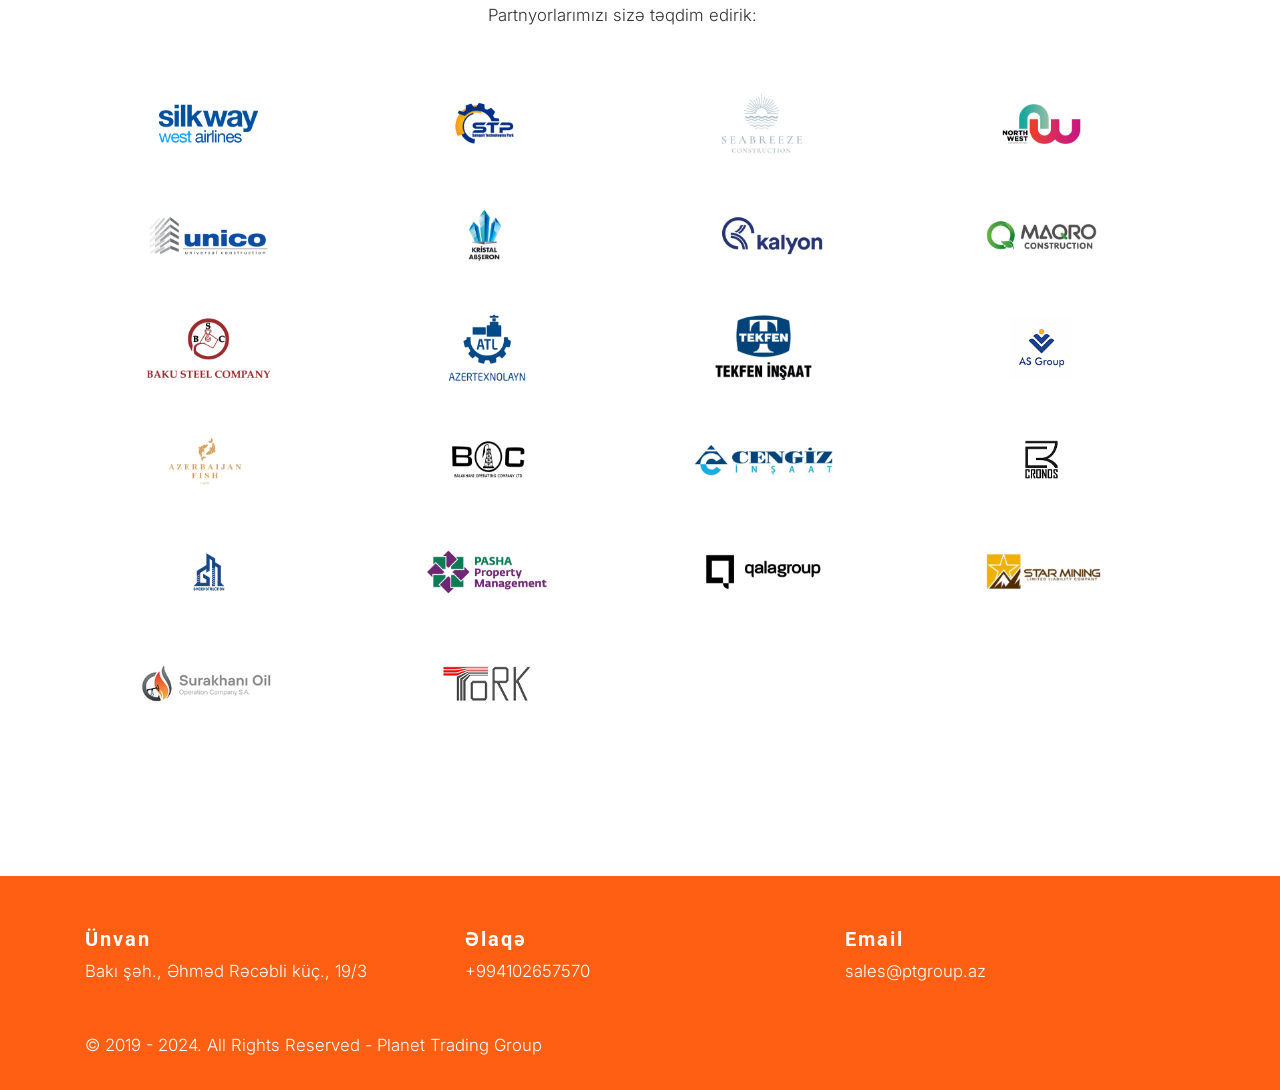
==== commit ecdcd7e8: "text and client logo updates" ====
--- a/index.html
+++ b/index.html
@@ -20,8 +20,8 @@
     <link href="style.css" rel="stylesheet" />
     <link rel="stylesheet" href="assets/css/aos.css" />
     <link rel="stylesheet" href="./assets/css/owl.carousel.min.css">
-<link rel="stylesheet" href="./assets/css/owl.theme.default.min.css">
-   
+    <link rel="stylesheet" href="./assets/css/owl.theme.default.min.css">
+
 </head>
 
 <body class="">
@@ -63,7 +63,7 @@
         </div>
         <nav class="me-lg-5 ms-lg-5 navbar navbar-dark navbar-expand-lg">
             <div class="container"> <a class="navbar-brand text-dark" href="index.html">
-                <img src="./images/logo.png" width="64px" alt="PTG">
+                    <img src="./images/logo.png" width="64px" alt="PTG">
                 </a>
                 <button class="navbar-toggler" type="button" data-bs-toggle="collapse"
                     data-bs-target="#navbarNavDropdown-2" aria-controls="navbarNavDropdown-2" aria-expanded="false"
@@ -76,7 +76,7 @@
                         </li>
                         <li class="nav-item"> <a class="nav-link" href="#about">Haqqımızda</a>
                         </li>
-                        <li class="nav-item"> <a class="nav-link" href="#products">Məsullarımız</a>
+                        <li class="nav-item"> <a class="nav-link" href="#products">Məhsullarımız</a>
                         </li>
                         <li class="nav-item"> <a class="nav-link" href="#customers">Müştərilərimiz</a>
                         </li>
@@ -155,7 +155,8 @@
                             </div>
                             <div>
                                 <p style="margin-bottom: 8px">Ünvan</p>
-                                <p class="font-roboto fw-bold h4">Bakı şəh., Əhməd Rəcəbli küç., 19/3</p>
+                                <p class="font-roboto fw-bold h4">Rövşən Əliyev 20, RST Global Business & Logistics
+                                    center</p>
                             </div>
                         </div>
                     </div>
@@ -188,7 +189,7 @@
         </section>
         <section id="products" class="cwb-features mt-spacer pb-5 pt-5" data-aos="fade-up">
             <div class="container">
-                <h3 style="margin-bottom: 16px;" class="font-roboto fw-bold h2 text-dark">Məsullarımız</h3>
+                <h3 style="margin-bottom: 16px;" class="font-roboto fw-bold h2 text-dark">Məhsullarımız</h3>
                 <p style="margin-bottom:32px">Müştərilərimizin məmnunluğu hər zaman bizim üçün önəmlidir. Bunun üçün
                     seçimimizi daim keyfiyyətdən yana edirik. Geniş məhsul portfelimizlə tanış olun:</p>
                 <div style="margin-bottom:30px" class="gy-4 gy-md-0 row"> <!--row-->
@@ -230,7 +231,7 @@
 
                             <div style="height:306px" class="cwb-box-feature__content">
                                 <h3 class="font-roboto fw-bold h4 mt-3">İzolyasiya materialları</h3>
-                                <p>İstilik izolyasiyası, mineral yunlar, daş yunuları, steklovat,  penoplast və s.
+                                <p>İstilik izolyasiyası, mineral yunlar, daş yunuları, steklovat, penoplast və s.
                                 </p>
                             </div>
                         </div>
@@ -413,6 +414,39 @@
                         <div class="col-md-3 col-sm-6 col-xs-6 center-item">
                             <img src="./images/customer-logo/tekfen.png" alt="tekfen" height="80">
                         </div>
+                        <div class="col-md-3 col-sm-6 col-xs-6 center-item">
+                            <img src="./images/customer-logo/new-customer/AS Group.png" alt="AS Group" height="80">
+                        </div>
+                        <div class="col-md-3 col-sm-6 col-xs-6 center-item">
+                            <img src="./images/customer-logo/new-customer/Azerbaijan Fish Farm.png" alt="Azerbaijan Fish Farm.png" height="80">
+                        </div>
+                        <div class="col-md-3 col-sm-6 col-xs-6 center-item">
+                            <img src="./images/customer-logo/new-customer/BOC.png" alt="BOC" height="80">
+                        </div>
+                        <div class="col-md-3 col-sm-6 col-xs-6 center-item">
+                            <img src="./images/customer-logo/new-customer/Cengiz İnsaat.png" alt="Cengiz İnşaat" height="80">
+                        </div>
+                        <div class="col-md-3 col-sm-6 col-xs-6 center-item">
+                            <img src="./images/customer-logo/new-customer/Cronos.png" alt="Cronos" height="80">
+                        </div>
+                        <div class="col-md-3 col-sm-6 col-xs-6 center-item">
+                            <img src="./images/customer-logo/new-customer/GM Construction.png" alt="GM Construction" height="80">
+                        </div>
+                        <div class="col-md-3 col-sm-6 col-xs-6 center-item">
+                            <img src="./images/customer-logo/new-customer/Pasha Property Management.png" alt="Pasha Property Management" height="80">
+                        </div>
+                        <div class="col-md-3 col-sm-6 col-xs-6 center-item">
+                            <img src="./images/customer-logo/new-customer//Qalagroup.png" alt="Qalagroup" height="80">
+                        </div>
+                        <div class="col-md-3 col-sm-6 col-xs-6 center-item">
+                            <img src="./images/customer-logo/new-customer/StarMining.png" alt="StarMining" height="80">
+                        </div>
+                        <div class="col-md-3 col-sm-6 col-xs-6 center-item">
+                            <img src="./images/customer-logo/new-customer/Surakhani Oil.png" alt="Surakhani Oil" height="80">
+                        </div>
+                        <div class="col-md-3 col-sm-6 col-xs-6 center-item">
+                            <img src="./images/customer-logo/new-customer/Tork.png" alt="Tork" height="80">
+                        </div>
                     </div>
                 </div>
             </div>
@@ -443,14 +477,12 @@
     <script src="bootstrap/js/bootstrap.min.js"></script>
     <script src="assets/js/main.js"></script>
     <script src="assets/js/aos.js"></script>
-    <script
-  src="https://code.jquery.com/jquery-3.7.1.min.js"
-  integrity="sha256-/JqT3SQfawRcv/BIHPThkBvs0OEvtFFmqPF/lYI/Cxo="
-  crossorigin="anonymous"></script>
+    <script src="https://code.jquery.com/jquery-3.7.1.min.js"
+        integrity="sha256-/JqT3SQfawRcv/BIHPThkBvs0OEvtFFmqPF/lYI/Cxo=" crossorigin="anonymous"></script>
     <script src="./assets/js/owl.carousel.js"></script>
     <script>
         AOS.init();
-        $(document).ready(function(){
+        $(document).ready(function () {
             $(".owl-carousel").owlCarousel(
                 {
                     items: 1,
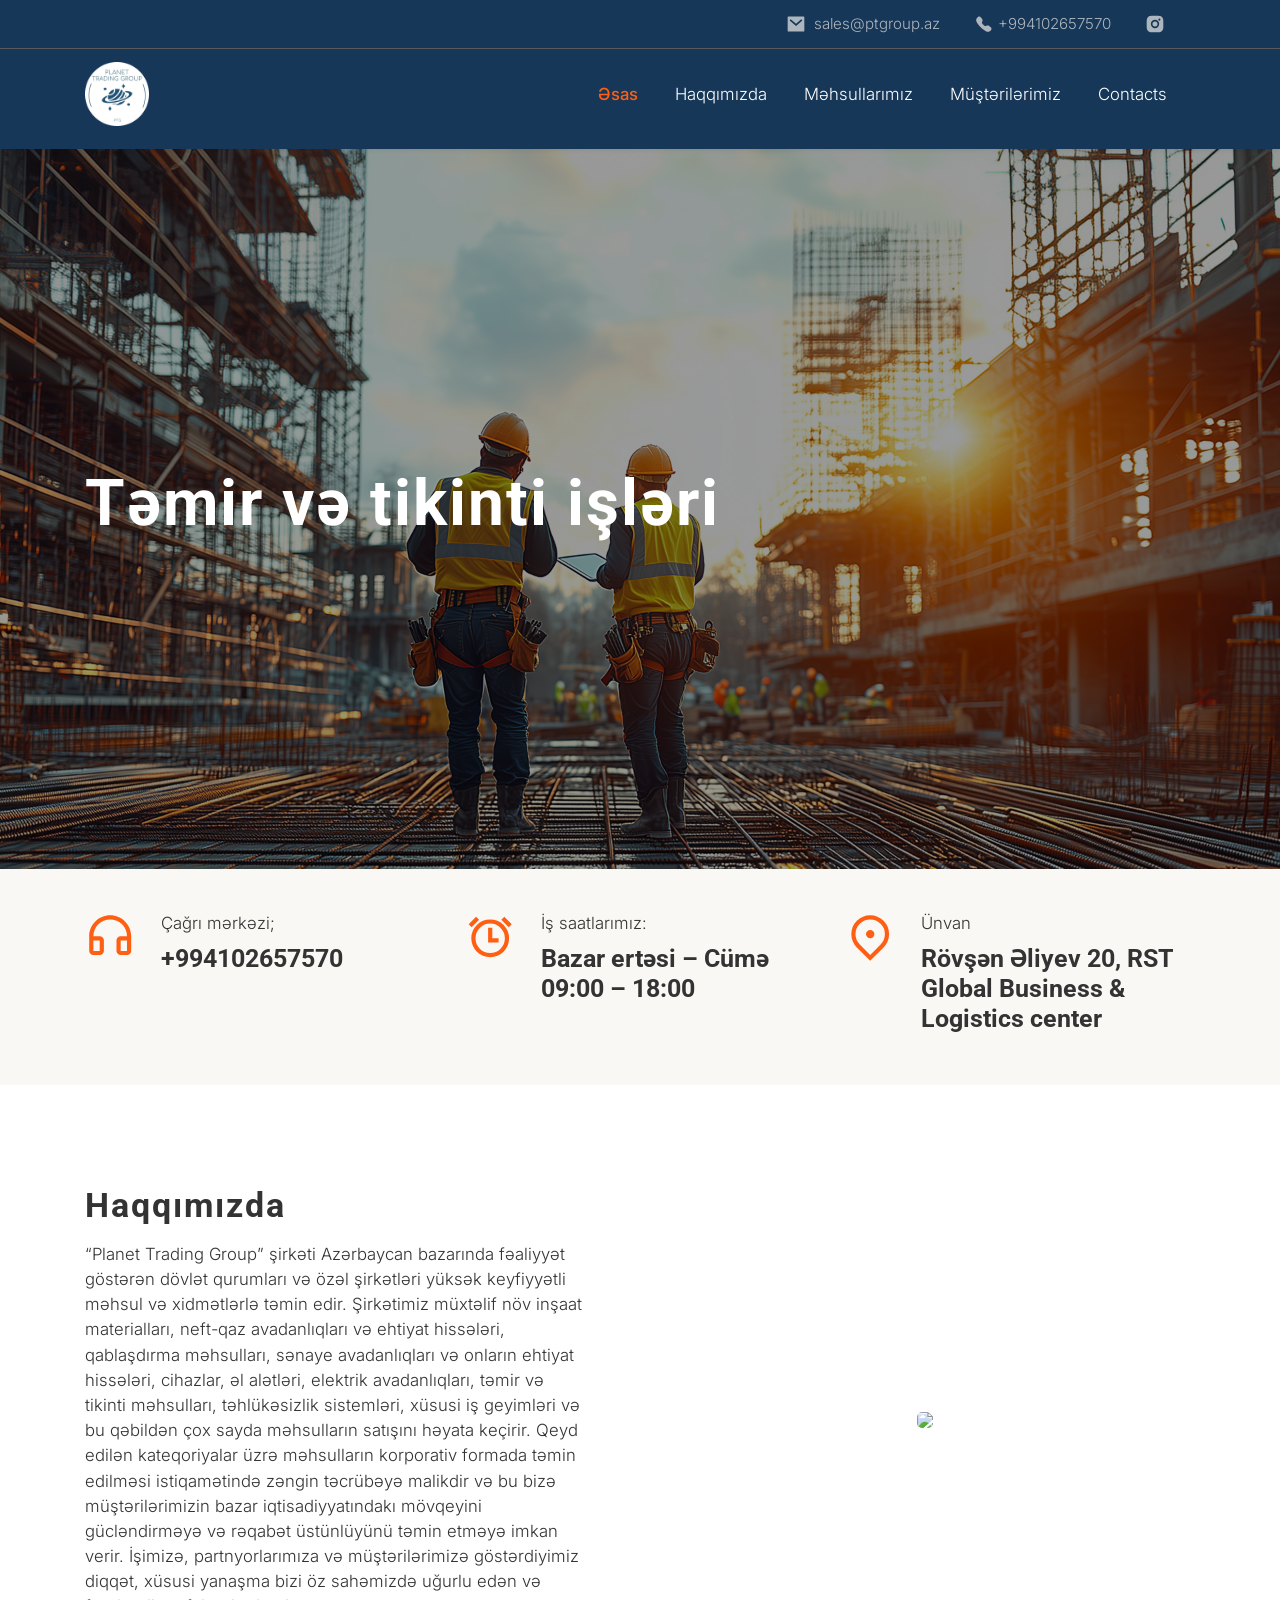
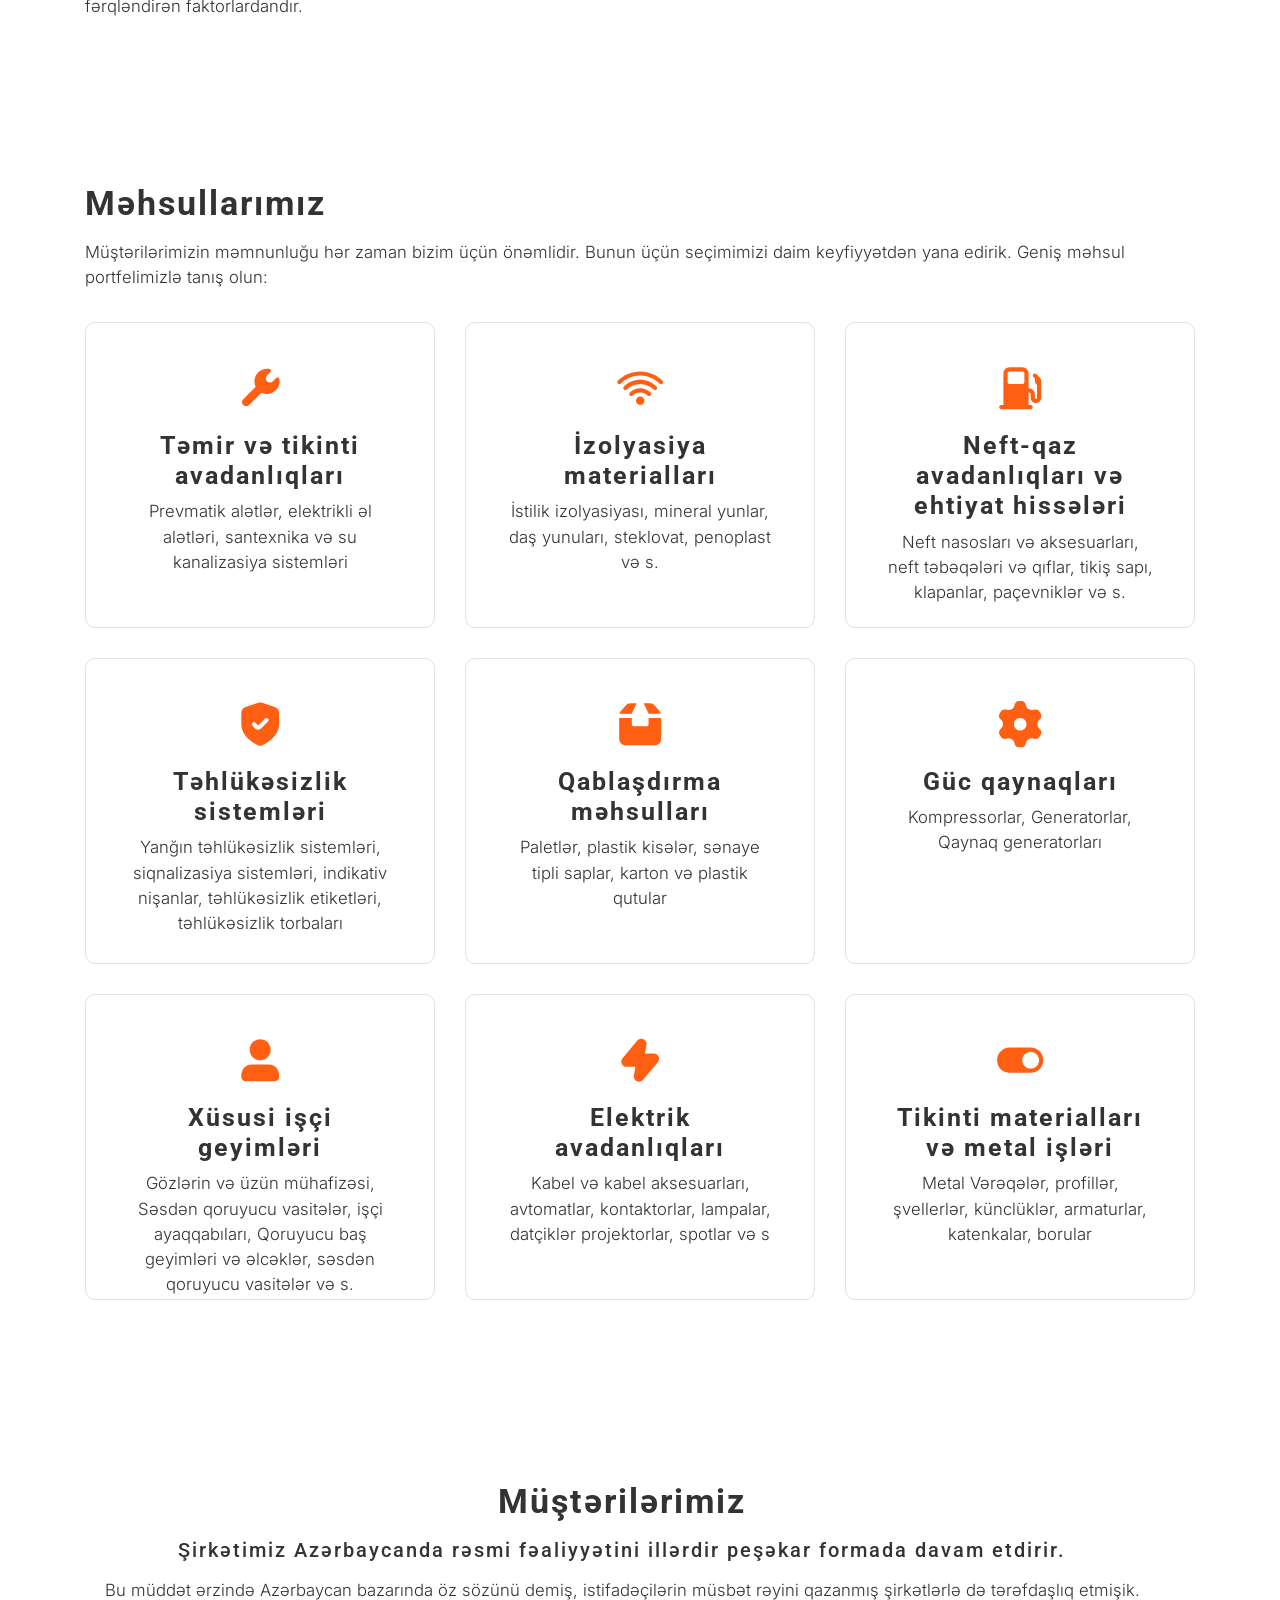
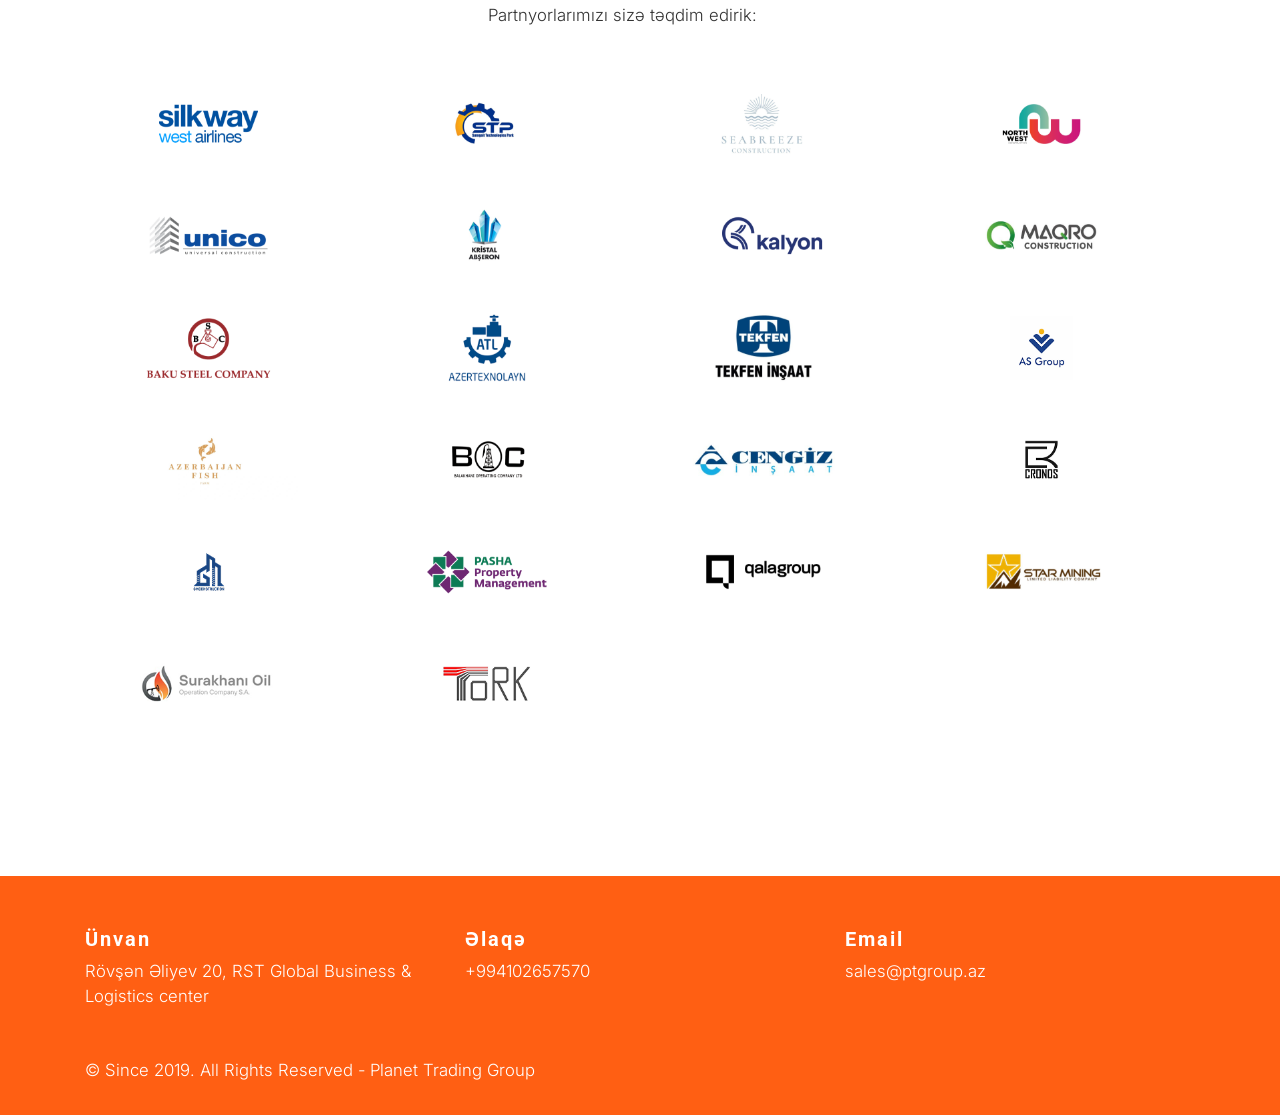
==== commit 45537d44: "text update" ====
--- a/index.html
+++ b/index.html
@@ -457,7 +457,7 @@
             <div class="row">
                 <div class="col-md-4">
                     <h3 style="font-size: 20px;" class="font-roboto fw-bold h3 mt-4 mt-md-0 text-white">Ünvan</h3>
-                    <p>Bakı şəh., Əhməd Rəcəbli küç., 19/3</p>
+                    <p>Rövşən Əliyev 20, RST Global   Business & Logistics center</p>
                 </div>
                 <div class="col-md-4">
                     <h3 style="font-size: 20px;" class="font-roboto  fw-bold h3 mt-4 mt-md-0 text-white">Əlaqə</h3>
@@ -468,7 +468,7 @@
                     <a style="color: #ffffff;" href="#">sales@ptgroup.az</a>
                 </div>
                 <div style="margin: 32px 0;" class="col-md-12">
-                    <p class="mb-0">&copy; 2019 - 2024. All Rights Reserved - Planet Trading Group</p>
+                    <p class="mb-0">&copy; Since 2019. All Rights Reserved - Planet Trading Group</p>
                 </div>
             </div>
         </div>
